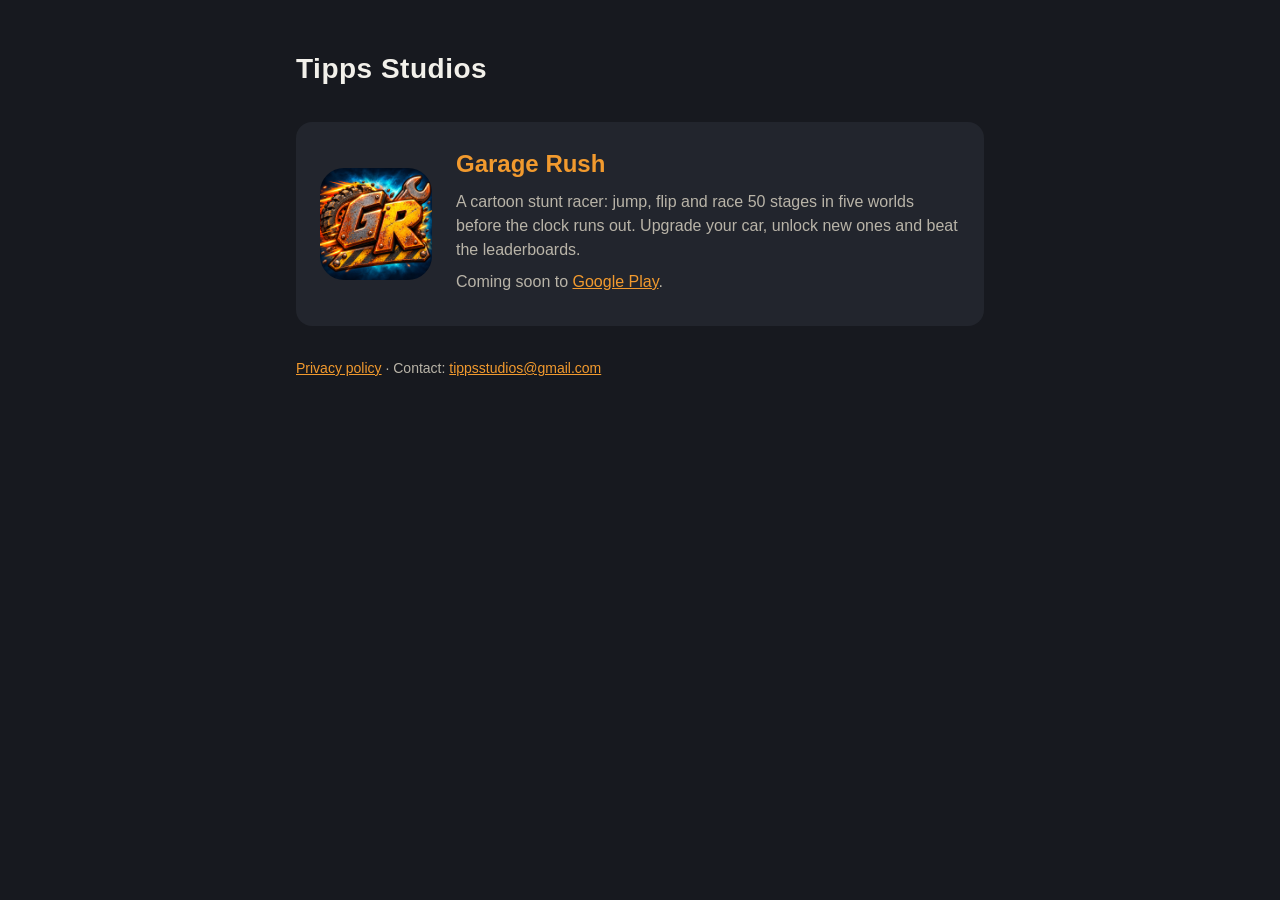
==== index.html @ b8b1942c "Tipps Studios website: home page and app-ads.txt for Garage Rush Co-Authored-By: Claude Opus 5.5 <no" ====
<!doctype html>
<html lang="en">
<head>
<meta charset="utf-8">
<meta name="viewport" content="width=device-width, initial-scale=1">
<title>Tipps Studios</title>
<meta name="description" content="Tipps Studios makes Garage Rush, a cartoon stunt racing game for Android.">
<link rel="icon" href="icon.png">
<style>
  :root { --bg: #17191f; --panel: #22252d; --text: #f2f0ea; --muted: #b9b4a8; --accent: #f29a2e; }
  * { box-sizing: border-box; }
  body { margin: 0; background: var(--bg); color: var(--text); font-family: Arial, Helvetica, sans-serif; line-height: 1.5; }
  main { max-width: 720px; margin: 0 auto; padding: 48px 16px; }
  .game { display: flex; gap: 24px; align-items: center; background: var(--panel); border-radius: 16px; padding: 24px; }
  .game img { width: 112px; height: 112px; border-radius: 24px; flex: none; }
  h1 { margin: 0 0 32px; font-size: 28px; letter-spacing: 0.5px; }
  h2 { margin: 0 0 8px; font-size: 24px; color: var(--accent); }
  p { margin: 0 0 8px; color: var(--muted); }
  a { color: var(--accent); }
  footer { margin-top: 32px; color: var(--muted); font-size: 14px; }
  @media (max-width: 520px) { .game { flex-direction: column; text-align: center; } }
</style>
</head>
<body>
<main>
  <h1>Tipps Studios</h1>
  <section class="game">
    <img src="icon.png" alt="Garage Rush icon">
    <div>
      <h2>Garage Rush</h2>
      <p>A cartoon stunt racer: jump, flip and race 50 stages in five worlds before the clock runs out. Upgrade your car, unlock new ones and beat the leaderboards.</p>
      <p>Coming soon to <a href="https://play.google.com/store/apps/details?id=com.paulbica.garagerush">Google Play</a>.</p>
    </div>
  </section>
  <footer>
    <p><a href="https://sites.google.com/view/garagerush-privacy">Privacy policy</a> · Contact: <a href="mailto:tippsstudios@gmail.com">tippsstudios@gmail.com</a></p>
  </footer>
</main>
</body>
</html>
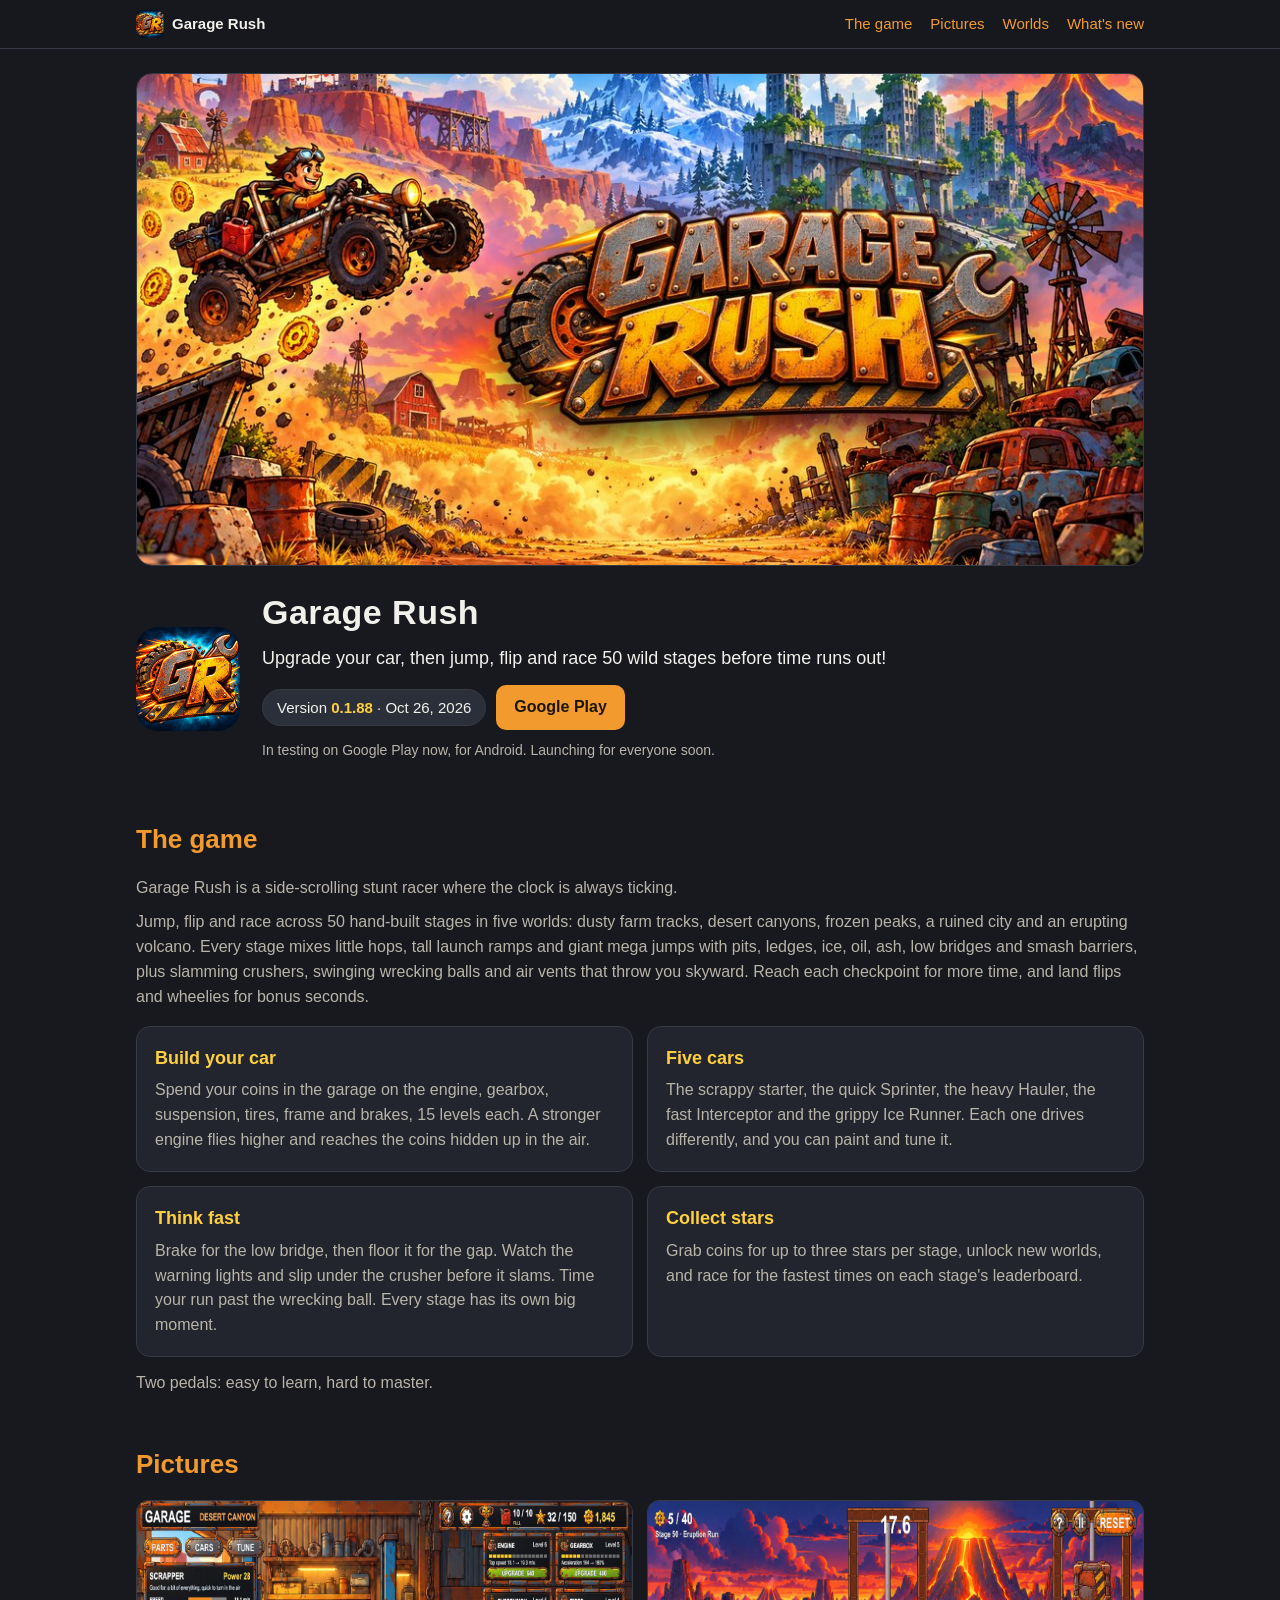
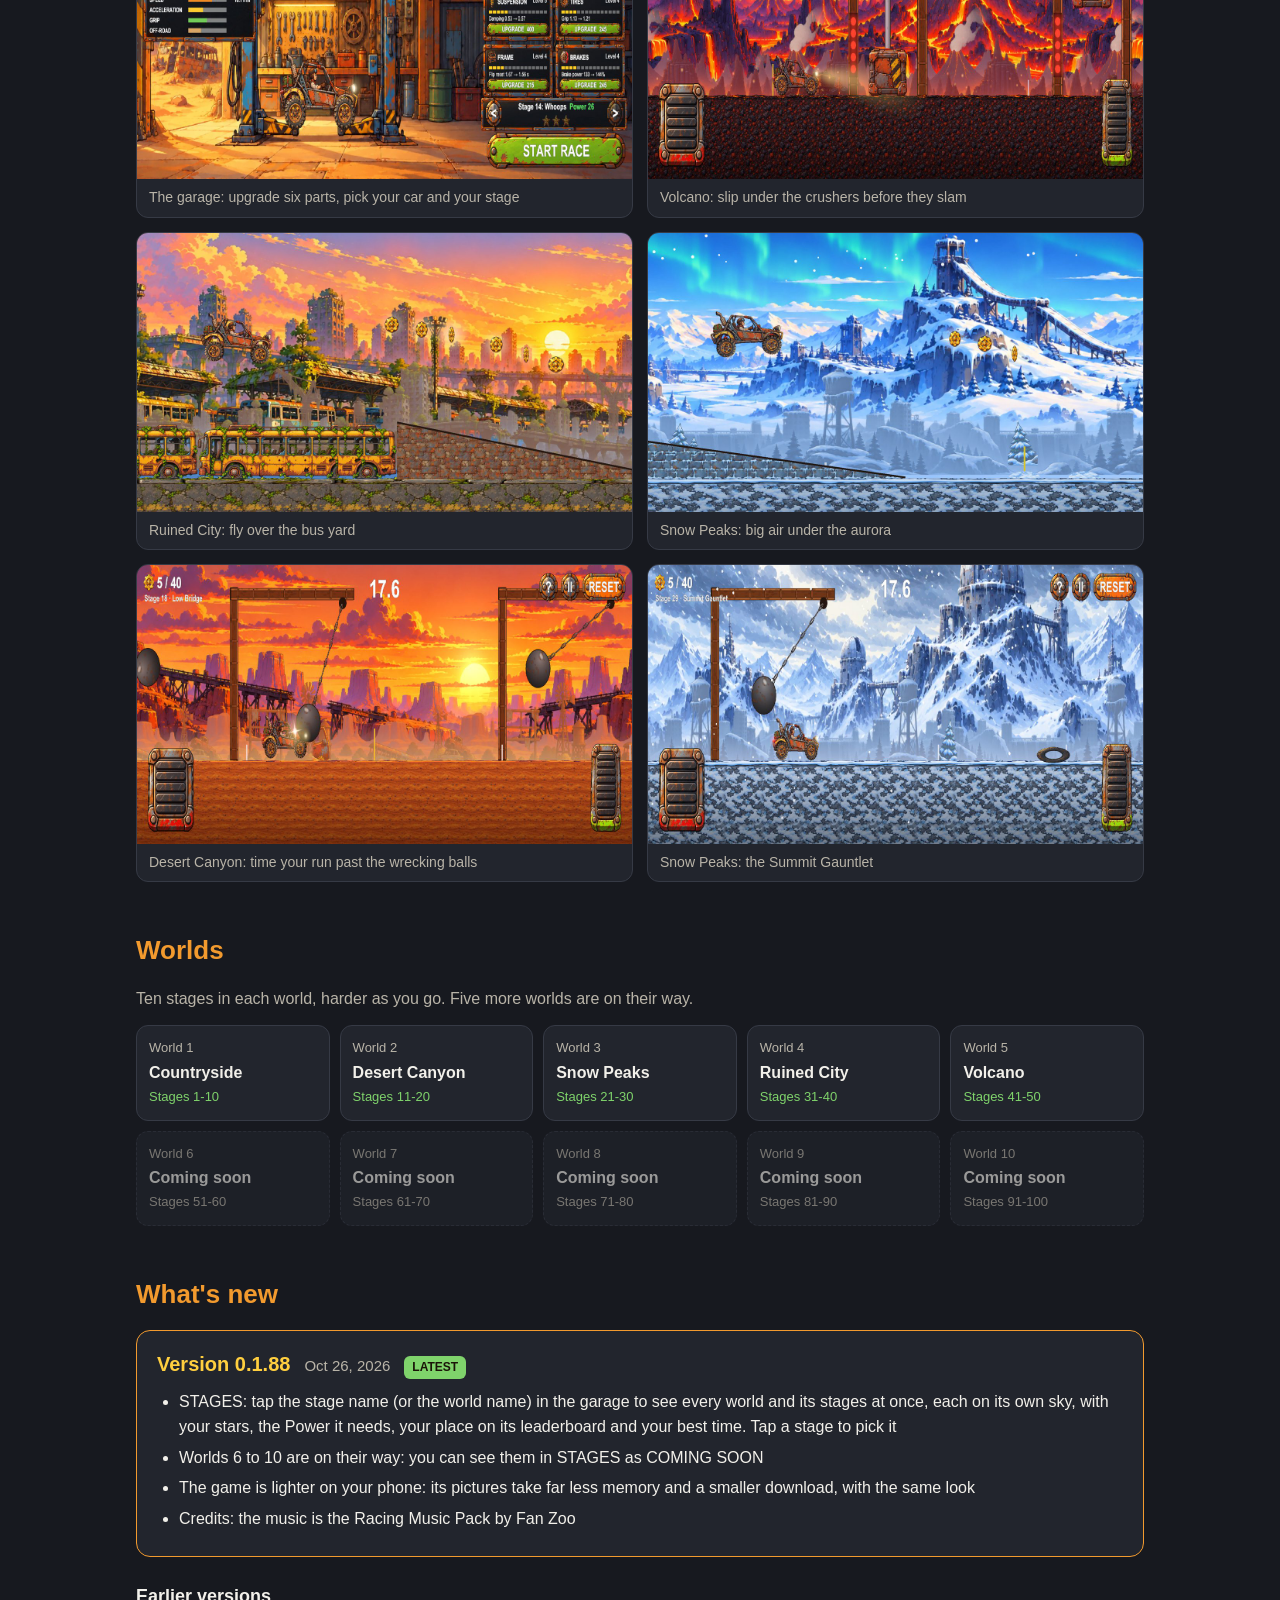
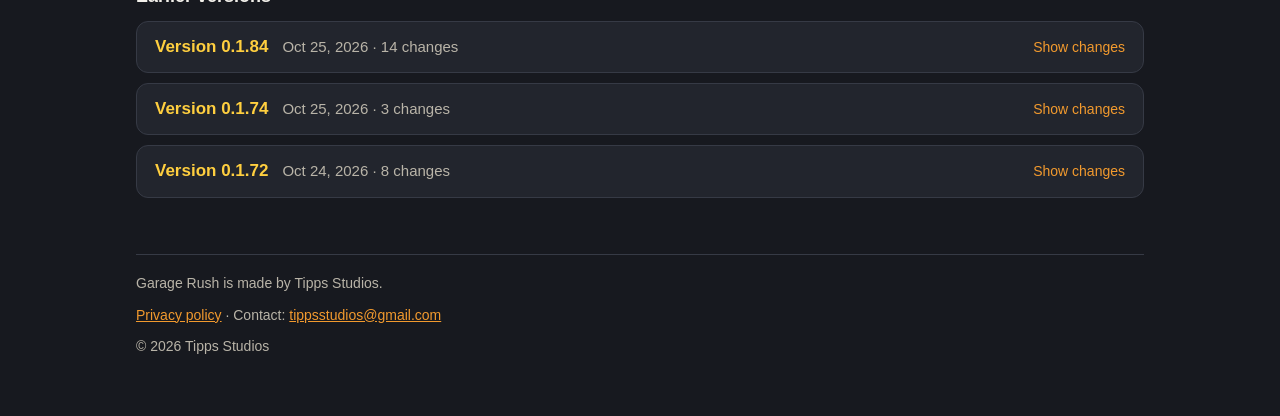
==== commit c42eccbc: "Website: Garage Rush page with the current version and every version's changes The home page now sho" ====
--- a/index.html
+++ b/index.html
@@ -3,38 +3,215 @@
 <head>
 <meta charset="utf-8">
 <meta name="viewport" content="width=device-width, initial-scale=1">
-<title>Tipps Studios</title>
-<meta name="description" content="Tipps Studios makes Garage Rush, a cartoon stunt racing game for Android.">
-<link rel="icon" href="icon.png">
+<title>Garage Rush · Tipps Studios</title>
+<meta name="description" content="Garage Rush by Tipps Studios: a cartoon stunt racer for Android. Jump, flip and race 50 stages in five worlds before the clock runs out. Current version and what's new in every update.">
+<link rel="icon" href="img/icon_192.png">
 <style>
-  :root { --bg: #17191f; --panel: #22252d; --text: #f2f0ea; --muted: #b9b4a8; --accent: #f29a2e; }
+  :root {
+    --bg: #17191f; --panel: #22252d; --panel2: #2b2f39; --line: #363a45;
+    --text: #f2f0ea; --muted: #b9b4a8; --accent: #f29a2e; --gold: #ffcf3f; --green: #7fd36b;
+  }
   * { box-sizing: border-box; }
-  body { margin: 0; background: var(--bg); color: var(--text); font-family: Arial, Helvetica, sans-serif; line-height: 1.5; }
-  main { max-width: 720px; margin: 0 auto; padding: 48px 16px; }
-  .game { display: flex; gap: 24px; align-items: center; background: var(--panel); border-radius: 16px; padding: 24px; }
-  .game img { width: 112px; height: 112px; border-radius: 24px; flex: none; }
-  h1 { margin: 0 0 32px; font-size: 28px; letter-spacing: 0.5px; }
-  h2 { margin: 0 0 8px; font-size: 24px; color: var(--accent); }
-  p { margin: 0 0 8px; color: var(--muted); }
+  html { scroll-behavior: smooth; }
+  body { margin: 0; background: var(--bg); color: var(--text); font-family: Arial, Helvetica, sans-serif; line-height: 1.55; }
   a { color: var(--accent); }
-  footer { margin-top: 32px; color: var(--muted); font-size: 14px; }
-  @media (max-width: 520px) { .game { flex-direction: column; text-align: center; } }
+  img { max-width: 100%; display: block; }
+
+  nav { position: sticky; top: 0; z-index: 5; background: rgba(23, 25, 31, 0.94); border-bottom: 1px solid var(--line); }
+  nav .in { max-width: 1040px; margin: 0 auto; padding: 10px 16px; display: flex; gap: 18px; align-items: center; overflow-x: auto; white-space: nowrap; }
+  nav .brand { font-weight: bold; color: var(--text); text-decoration: none; margin-right: auto; display: flex; gap: 8px; align-items: center; }
+  nav .brand img { width: 28px; height: 28px; border-radius: 7px; }
+  nav a { text-decoration: none; font-size: 15px; flex: none; }
+
+  main { max-width: 1040px; margin: 0 auto; padding: 24px 16px 48px; }
+  section { margin-top: 48px; scroll-margin-top: 64px; }
+  h1 { margin: 0; font-size: 34px; letter-spacing: 0.5px; }
+  h2 { margin: 0 0 16px; font-size: 26px; color: var(--accent); }
+  h3 { margin: 0 0 6px; font-size: 18px; }
+  p { margin: 0 0 10px; color: var(--muted); }
+
+  .banner { border-radius: 16px; overflow: hidden; border: 1px solid var(--line); }
+  .banner img { width: 100%; height: auto; }
+  .hero { display: flex; gap: 22px; align-items: center; margin-top: 20px; }
+  .hero > img { width: 104px; height: 104px; border-radius: 22px; flex: none; }
+  .hero .lede { font-size: 18px; color: var(--text); margin: 6px 0 12px; }
+  .row { display: flex; flex-wrap: wrap; gap: 10px; align-items: center; }
+  .pill { display: inline-block; background: var(--panel2); border: 1px solid var(--line); border-radius: 999px; padding: 6px 14px; font-size: 15px; color: var(--text); }
+  .pill b { color: var(--gold); }
+  .button { display: inline-block; background: var(--accent); color: #1b1408; font-weight: bold; text-decoration: none; border-radius: 10px; padding: 10px 18px; }
+  .note { font-size: 14px; }
+
+  .cards { display: grid; grid-template-columns: repeat(2, minmax(0, 1fr)); gap: 14px; }
+  .card { background: var(--panel); border: 1px solid var(--line); border-radius: 14px; padding: 18px; min-width: 0; }
+  .card p { margin: 0; }
+  .card h3 { color: var(--gold); }
+
+  .shots { display: grid; grid-template-columns: repeat(2, minmax(0, 1fr)); gap: 14px; }
+  figure { margin: 0; background: var(--panel); border: 1px solid var(--line); border-radius: 12px; overflow: hidden; }
+  figure img { width: 100%; height: auto; aspect-ratio: 16 / 9; object-fit: cover; }
+  figcaption { padding: 8px 12px; font-size: 14px; color: var(--muted); }
+
+  .worlds { display: grid; grid-template-columns: repeat(5, minmax(0, 1fr)); gap: 10px; }
+  .world { background: var(--panel); border: 1px solid var(--line); border-radius: 12px; padding: 12px; min-width: 0; }
+  .world .n { font-size: 13px; color: var(--muted); }
+  .world .name { font-weight: bold; margin: 2px 0; }
+  .world .stages { font-size: 13px; color: var(--green); }
+  .world.soon { opacity: 0.6; border-style: dashed; }
+  .world.soon .stages { color: var(--muted); }
+
+  .latest { background: var(--panel); border: 1px solid var(--accent); border-radius: 14px; padding: 18px 20px; }
+  .latest .head, details summary { display: flex; flex-wrap: wrap; gap: 6px 14px; align-items: baseline; }
+  .version { font-size: 20px; font-weight: bold; color: var(--gold); }
+  .date { color: var(--muted); font-size: 15px; }
+  .tag { font-size: 12px; font-weight: bold; color: #1b1408; background: var(--green); border-radius: 6px; padding: 2px 8px; }
+  ul.changes { margin: 10px 0 0; padding-left: 22px; }
+  ul.changes li { margin: 6px 0; color: var(--text); }
+  details { background: var(--panel); border: 1px solid var(--line); border-radius: 12px; padding: 12px 18px; margin-top: 10px; }
+  details summary { cursor: pointer; list-style: none; }
+  details summary::-webkit-details-marker { display: none; }
+  details summary::after { content: "Show changes"; margin-left: auto; color: var(--accent); font-size: 14px; }
+  details[open] summary::after { content: "Hide"; }
+  details .version { font-size: 17px; }
+
+  footer { margin-top: 56px; padding-top: 18px; border-top: 1px solid var(--line); color: var(--muted); font-size: 14px; }
+
+  @media (max-width: 760px) {
+    .worlds { grid-template-columns: repeat(2, minmax(0, 1fr)); }
+  }
+  @media (max-width: 560px) {
+    .hero { flex-direction: column; align-items: flex-start; }
+    .cards, .shots { grid-template-columns: 1fr; }
+    h1 { font-size: 28px; }
+    nav a:not(.brand) { font-size: 14px; }
+    nav .in { gap: 14px; }
+    nav .brand span { display: none; }  /* just the icon on a phone, so the four links fit */
+  }
 </style>
 </head>
 <body>
-<main>
-  <h1>Tipps Studios</h1>
-  <section class="game">
-    <img src="icon.png" alt="Garage Rush icon">
+<nav>
+  <div class="in">
+    <a class="brand" href="#top"><img src="img/icon_192.png" alt="Garage Rush"><span>Garage Rush</span></a>
+    <a href="#game">The game</a>
+    <a href="#pictures">Pictures</a>
+    <a href="#worlds">Worlds</a>
+    <a href="#news">What's new</a>
+  </div>
+</nav>
+
+<main id="top">
+  <div class="banner"><img src="img/banner.jpg" width="1024" height="500" alt="Garage Rush: a cartoon buggy racing through a scrapyard world"></div>
+
+  <div class="hero">
+    <img src="img/icon_192.png" width="104" height="104" alt="Garage Rush icon">
     <div>
-      <h2>Garage Rush</h2>
-      <p>A cartoon stunt racer: jump, flip and race 50 stages in five worlds before the clock runs out. Upgrade your car, unlock new ones and beat the leaderboards.</p>
-      <p>Coming soon to <a href="https://play.google.com/store/apps/details?id=com.paulbica.garagerush">Google Play</a>.</p>
-    </div>
-  </section>
+      <h1>Garage Rush</h1>
+      <p class="lede">Upgrade your car, then jump, flip and race 50 wild stages before time runs out!</p>
+      <div class="row">
+        <span class="pill" id="current">Version <b>0.1.88</b> · Oct 26, 2026</span>
+        <a class="button" href="https://play.google.com/store/apps/details?id=com.paulbica.garagerush">Google Play</a>
+      </div>
+      <p class="note" style="margin-top: 10px;">In testing on Google Play now, for Android. Launching for everyone soon.</p>
+    </div>
+  </div>
+
+  <section id="game">
+    <h2>The game</h2>
+    <p>Garage Rush is a side-scrolling stunt racer where the clock is always ticking.</p>
+    <p>Jump, flip and race across 50 hand-built stages in five worlds: dusty farm tracks, desert canyons, frozen peaks, a ruined city and an erupting volcano. Every stage mixes little hops, tall launch ramps and giant mega jumps with pits, ledges, ice, oil, ash, low bridges and smash barriers, plus slamming crushers, swinging wrecking balls and air vents that throw you skyward. Reach each checkpoint for more time, and land flips and wheelies for bonus seconds.</p>
+    <div class="cards" style="margin-top: 16px;">
+      <div class="card">
+        <h3>Build your car</h3>
+        <p>Spend your coins in the garage on the engine, gearbox, suspension, tires, frame and brakes, 15 levels each. A stronger engine flies higher and reaches the coins hidden up in the air.</p>
+      </div>
+      <div class="card">
+        <h3>Five cars</h3>
+        <p>The scrappy starter, the quick Sprinter, the heavy Hauler, the fast Interceptor and the grippy Ice Runner. Each one drives differently, and you can paint and tune it.</p>
+      </div>
+      <div class="card">
+        <h3>Think fast</h3>
+        <p>Brake for the low bridge, then floor it for the gap. Watch the warning lights and slip under the crusher before it slams. Time your run past the wrecking ball. Every stage has its own big moment.</p>
+      </div>
+      <div class="card">
+        <h3>Collect stars</h3>
+        <p>Grab coins for up to three stars per stage, unlock new worlds, and race for the fastest times on each stage's leaderboard.</p>
+      </div>
+    </div>
+    <p style="margin-top: 14px;">Two pedals: easy to learn, hard to master.</p>
+  </section>
+
+  <section id="pictures">
+    <h2>Pictures</h2>
+    <div class="shots">
+      <figure><img src="img/garage.jpg" width="1280" height="720" loading="lazy" alt="The garage: upgrade parts, pick a car and a stage"><figcaption>The garage: upgrade six parts, pick your car and your stage</figcaption></figure>
+      <figure><img src="img/crushers.jpg" width="1280" height="720" loading="lazy" alt="Crushers in front of an erupting volcano"><figcaption>Volcano: slip under the crushers before they slam</figcaption></figure>
+      <figure><img src="img/jump.jpg" width="1280" height="720" loading="lazy" alt="A big jump over a row of old buses in a ruined city"><figcaption>Ruined City: fly over the bus yard</figcaption></figure>
+      <figure><img src="img/ski_jump.jpg" width="1280" height="720" loading="lazy" alt="A buggy in the air off a ski jump under an aurora"><figcaption>Snow Peaks: big air under the aurora</figcaption></figure>
+      <figure><img src="img/wrecking_ball.jpg" width="1280" height="720" loading="lazy" alt="Swinging wrecking balls in a desert canyon at sunset"><figcaption>Desert Canyon: time your run past the wrecking balls</figcaption></figure>
+      <figure><img src="img/snow.jpg" width="1280" height="720" loading="lazy" alt="A wrecking ball on a snowy mountain road"><figcaption>Snow Peaks: the Summit Gauntlet</figcaption></figure>
+    </div>
+  </section>
+
+  <section id="worlds">
+    <h2>Worlds</h2>
+    <p>Ten stages in each world, harder as you go. Five more worlds are on their way.</p>
+    <div class="worlds" style="margin-top: 14px;">
+      <div class="world"><div class="n">World 1</div><div class="name">Countryside</div><div class="stages">Stages 1-10</div></div>
+      <div class="world"><div class="n">World 2</div><div class="name">Desert Canyon</div><div class="stages">Stages 11-20</div></div>
+      <div class="world"><div class="n">World 3</div><div class="name">Snow Peaks</div><div class="stages">Stages 21-30</div></div>
+      <div class="world"><div class="n">World 4</div><div class="name">Ruined City</div><div class="stages">Stages 31-40</div></div>
+      <div class="world"><div class="n">World 5</div><div class="name">Volcano</div><div class="stages">Stages 41-50</div></div>
+      <div class="world soon"><div class="n">World 6</div><div class="name">Coming soon</div><div class="stages">Stages 51-60</div></div>
+      <div class="world soon"><div class="n">World 7</div><div class="name">Coming soon</div><div class="stages">Stages 61-70</div></div>
+      <div class="world soon"><div class="n">World 8</div><div class="name">Coming soon</div><div class="stages">Stages 71-80</div></div>
+      <div class="world soon"><div class="n">World 9</div><div class="name">Coming soon</div><div class="stages">Stages 81-90</div></div>
+      <div class="world soon"><div class="n">World 10</div><div class="name">Coming soon</div><div class="stages">Stages 91-100</div></div>
+    </div>
+  </section>
+
+  <section id="news">
+    <h2>What's new</h2>
+    <div id="notes">
+      <p>The notes for every version are in the game: open the garage and tap "What's new" at the bottom of the screen.</p>
+    </div>
+  </section>
+
   <footer>
+    <p>Garage Rush is made by Tipps Studios.</p>
     <p><a href="https://sites.google.com/view/garagerush-privacy">Privacy policy</a> · Contact: <a href="mailto:tippsstudios@gmail.com">tippsstudios@gmail.com</a></p>
+    <p>© 2026 Tipps Studios</p>
   </footer>
 </main>
+
+<script>
+  // The version and the change lists come from patchnotes.json, the same file the game reads for its UPDATE button,
+  // so this page shows each new version as soon as it is published (Tools/publish_notes.py)
+  function esc(text) {
+    return String(text).replace(/&/g, "&amp;").replace(/</g, "&lt;").replace(/>/g, "&gt;");
+  }
+  function changes(list) {
+    return '<ul class="changes">' + list.map(c => "<li>" + esc(c) + "</li>").join("") + "</ul>";
+  }
+  fetch("patchnotes.json", { cache: "no-store" })
+    .then(r => r.json())
+    .then(data => {
+      const notes = data.notes || [];
+      const latest = notes.find(n => n.code === data.latest.code) || notes[0];
+      if (!latest) return;
+      document.getElementById("current").innerHTML = "Version <b>" + esc(latest.version) + "</b> · " + esc(latest.date);
+      let html = '<div class="latest"><div class="head"><span class="version">Version ' + esc(latest.version) + '</span>'
+        + '<span class="date">' + esc(latest.date) + '</span><span class="tag">LATEST</span></div>' + changes(latest.changes) + "</div>";
+      const earlier = notes.filter(n => n !== latest);
+      if (earlier.length) {
+        html += '<h3 style="margin: 26px 0 0;">Earlier versions</h3>';
+        for (const n of earlier)
+          html += '<details><summary><span class="version">Version ' + esc(n.version) + '</span><span class="date">'
+            + esc(n.date) + " · " + n.changes.length + (n.changes.length === 1 ? " change" : " changes") + "</span></summary>"
+            + changes(n.changes) + "</details>";
+      }
+      document.getElementById("notes").innerHTML = html;
+    })
+    .catch(() => {});
+</script>
 </body>
 </html>
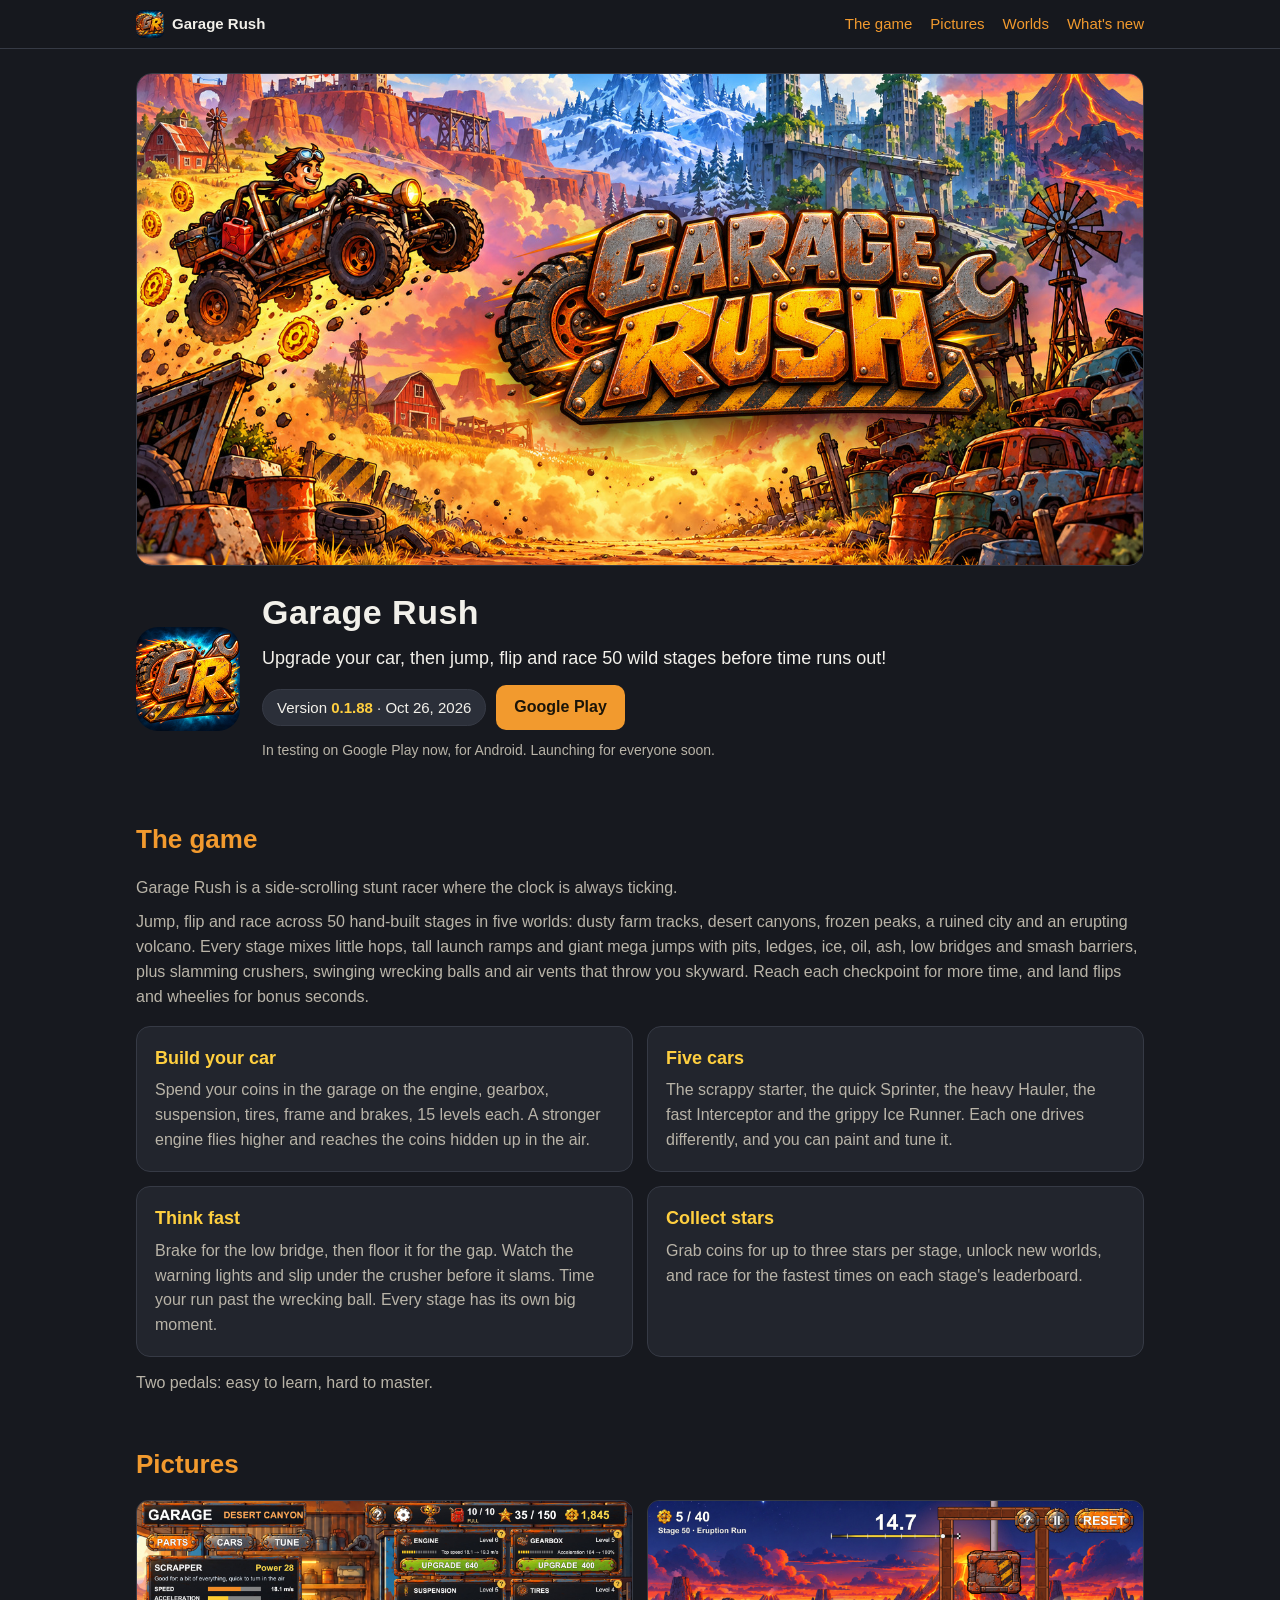
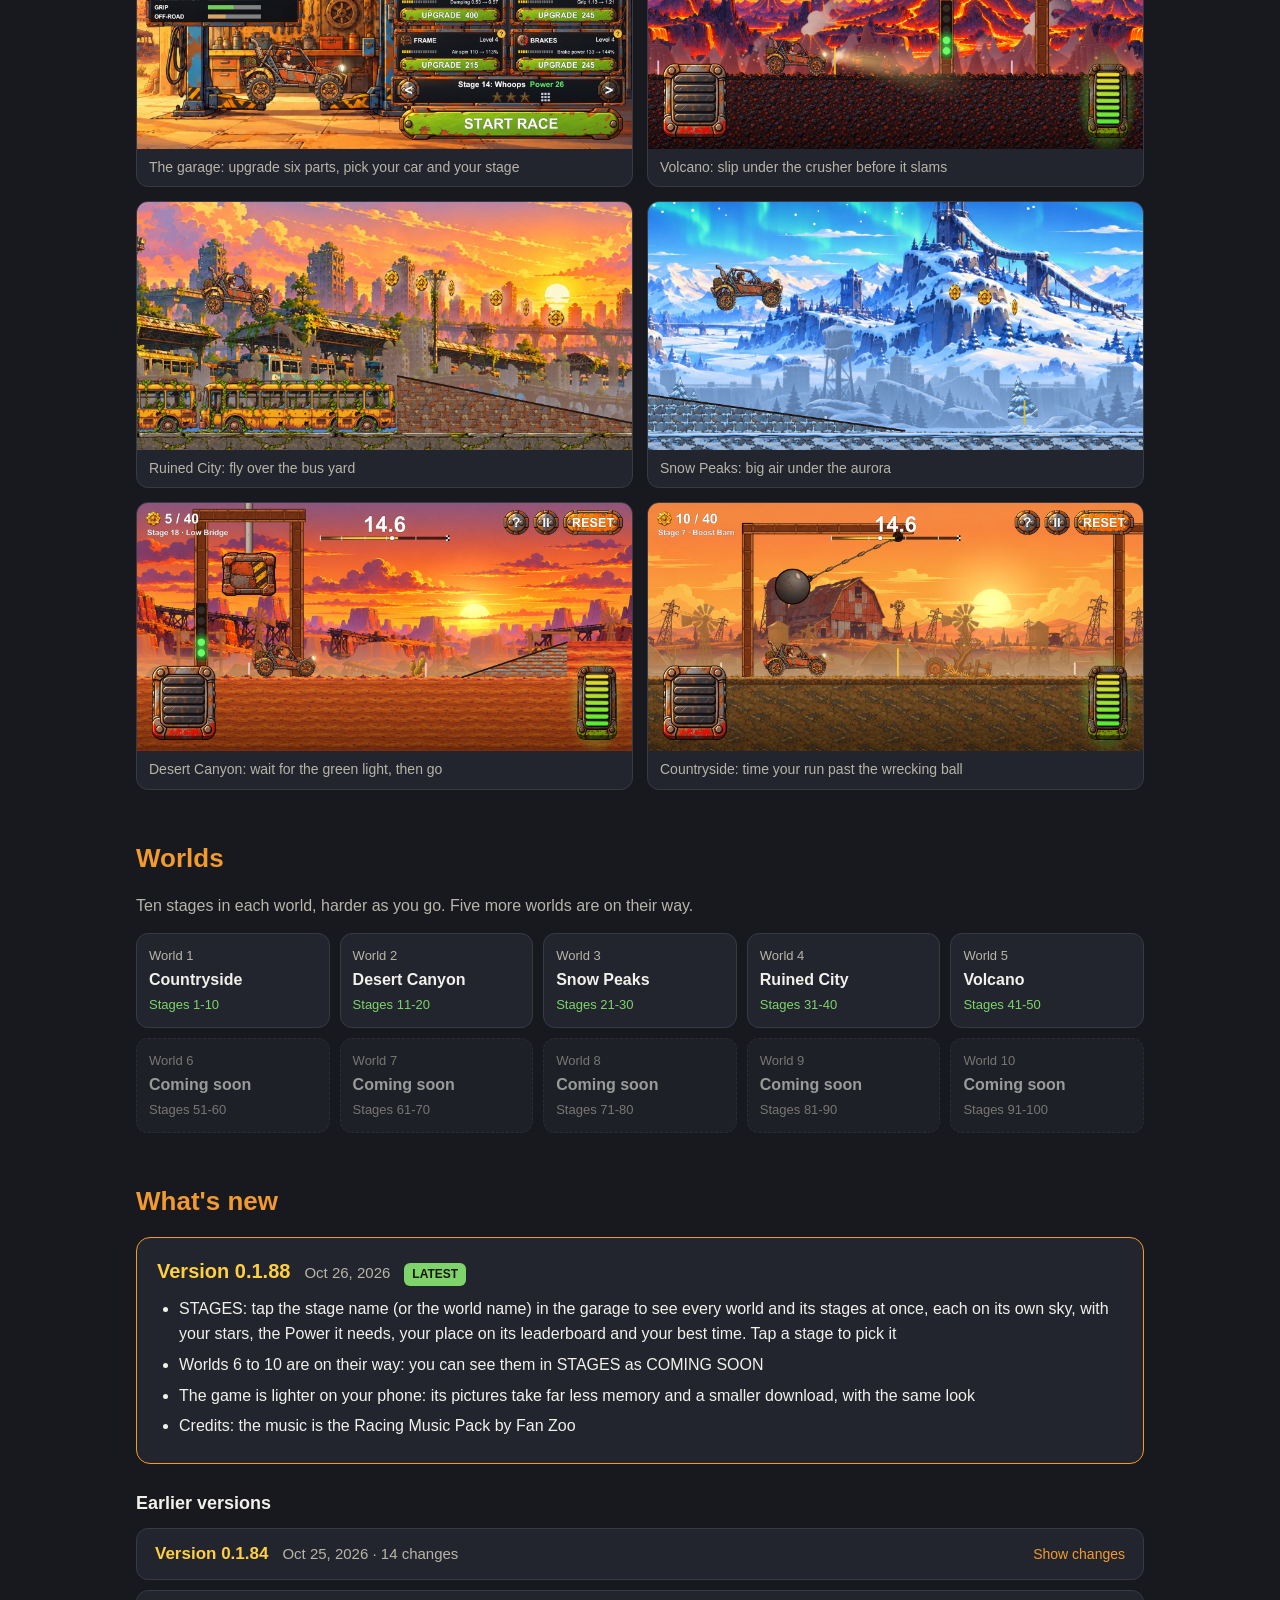
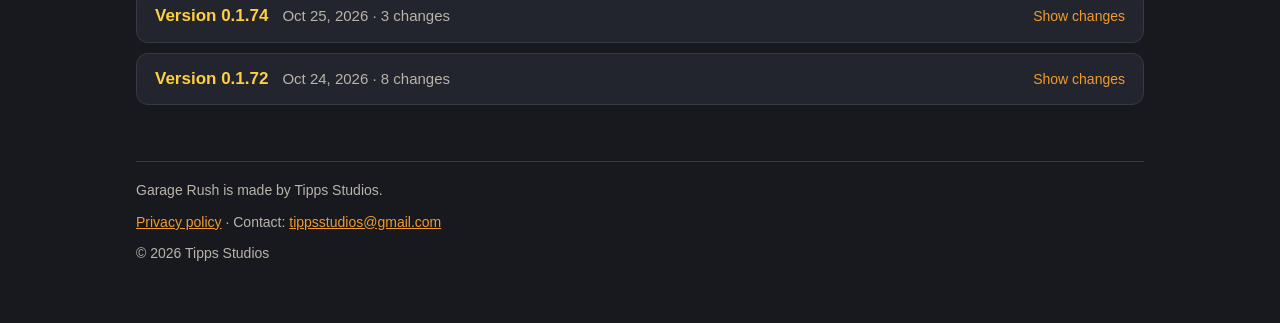
==== commit 35dc7666: "Website: correctly shaped, sharper pictures and banner The screenshots were squashed sideways (taken" ====
--- a/index.html
+++ b/index.html
@@ -48,7 +48,7 @@
 
   .shots { display: grid; grid-template-columns: repeat(2, minmax(0, 1fr)); gap: 14px; }
   figure { margin: 0; background: var(--panel); border: 1px solid var(--line); border-radius: 12px; overflow: hidden; }
-  figure img { width: 100%; height: auto; aspect-ratio: 16 / 9; object-fit: cover; }
+  figure img { width: 100%; height: auto; aspect-ratio: 2 / 1; }
   figcaption { padding: 8px 12px; font-size: 14px; color: var(--muted); }
 
   .worlds { display: grid; grid-template-columns: repeat(5, minmax(0, 1fr)); gap: 10px; }
@@ -100,7 +100,7 @@
 </nav>
 
 <main id="top">
-  <div class="banner"><img src="img/banner.jpg" width="1024" height="500" alt="Garage Rush: a cartoon buggy racing through a scrapyard world"></div>
+  <div class="banner"><img src="img/banner.jpg" width="1536" height="750" alt="Garage Rush: a cartoon buggy racing through a scrapyard world"></div>
 
   <div class="hero">
     <img src="img/icon_192.png" width="104" height="104" alt="Garage Rush icon">
@@ -143,12 +143,12 @@
   <section id="pictures">
     <h2>Pictures</h2>
     <div class="shots">
-      <figure><img src="img/garage.jpg" width="1280" height="720" loading="lazy" alt="The garage: upgrade parts, pick a car and a stage"><figcaption>The garage: upgrade six parts, pick your car and your stage</figcaption></figure>
-      <figure><img src="img/crushers.jpg" width="1280" height="720" loading="lazy" alt="Crushers in front of an erupting volcano"><figcaption>Volcano: slip under the crushers before they slam</figcaption></figure>
-      <figure><img src="img/jump.jpg" width="1280" height="720" loading="lazy" alt="A big jump over a row of old buses in a ruined city"><figcaption>Ruined City: fly over the bus yard</figcaption></figure>
-      <figure><img src="img/ski_jump.jpg" width="1280" height="720" loading="lazy" alt="A buggy in the air off a ski jump under an aurora"><figcaption>Snow Peaks: big air under the aurora</figcaption></figure>
-      <figure><img src="img/wrecking_ball.jpg" width="1280" height="720" loading="lazy" alt="Swinging wrecking balls in a desert canyon at sunset"><figcaption>Desert Canyon: time your run past the wrecking balls</figcaption></figure>
-      <figure><img src="img/snow.jpg" width="1280" height="720" loading="lazy" alt="A wrecking ball on a snowy mountain road"><figcaption>Snow Peaks: the Summit Gauntlet</figcaption></figure>
+      <figure><img src="img/garage.jpg" width="1600" height="800" loading="lazy" alt="The garage: upgrade parts, pick a car and a stage"><figcaption>The garage: upgrade six parts, pick your car and your stage</figcaption></figure>
+      <figure><img src="img/volcano.jpg" width="1600" height="800" loading="lazy" alt="A crusher in front of an erupting volcano"><figcaption>Volcano: slip under the crusher before it slams</figcaption></figure>
+      <figure><img src="img/bus_jump.jpg" width="1600" height="800" loading="lazy" alt="A big jump over a row of old buses in a ruined city"><figcaption>Ruined City: fly over the bus yard</figcaption></figure>
+      <figure><img src="img/ski_jump.jpg" width="1600" height="800" loading="lazy" alt="A buggy in the air off a ski jump under an aurora"><figcaption>Snow Peaks: big air under the aurora</figcaption></figure>
+      <figure><img src="img/desert.jpg" width="1600" height="800" loading="lazy" alt="A buggy passing under a crusher in a desert canyon at sunset"><figcaption>Desert Canyon: wait for the green light, then go</figcaption></figure>
+      <figure><img src="img/farm.jpg" width="1600" height="800" loading="lazy" alt="A wrecking ball swinging over the farm road"><figcaption>Countryside: time your run past the wrecking ball</figcaption></figure>
     </div>
   </section>
 
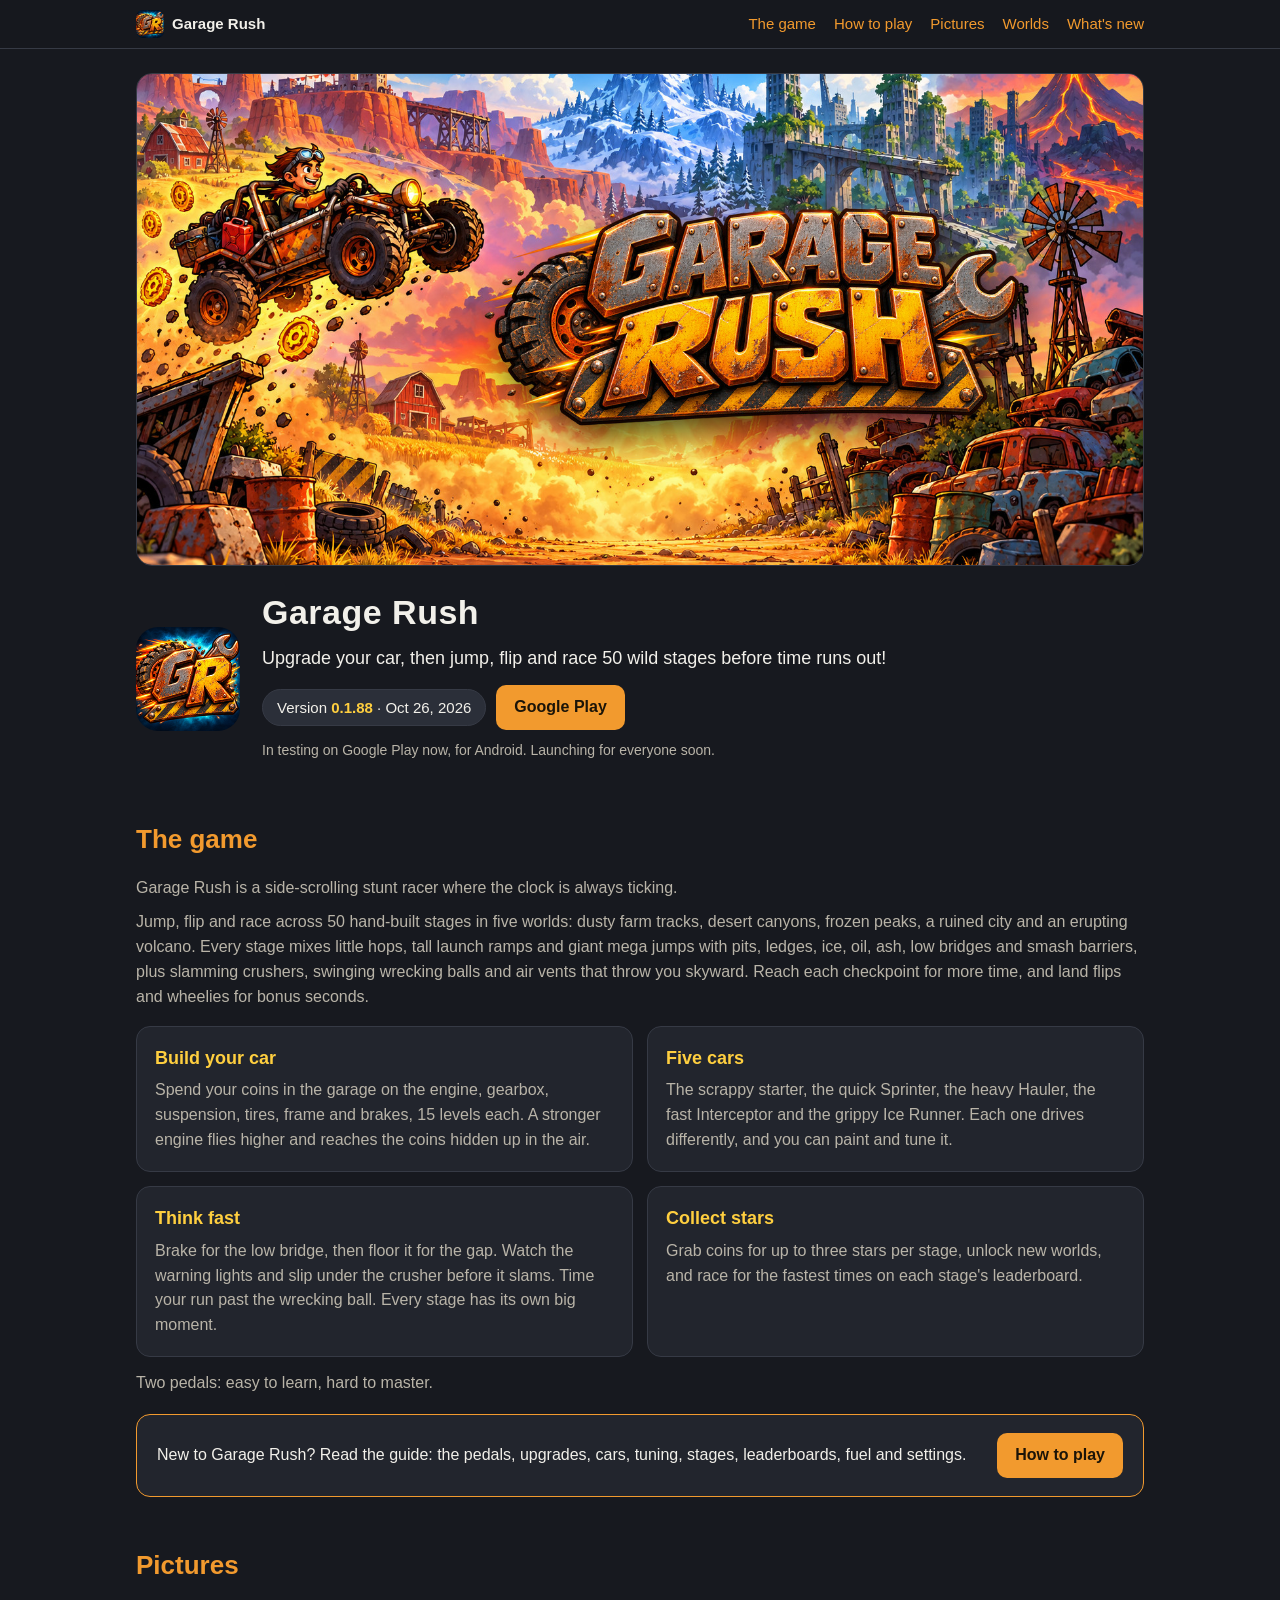
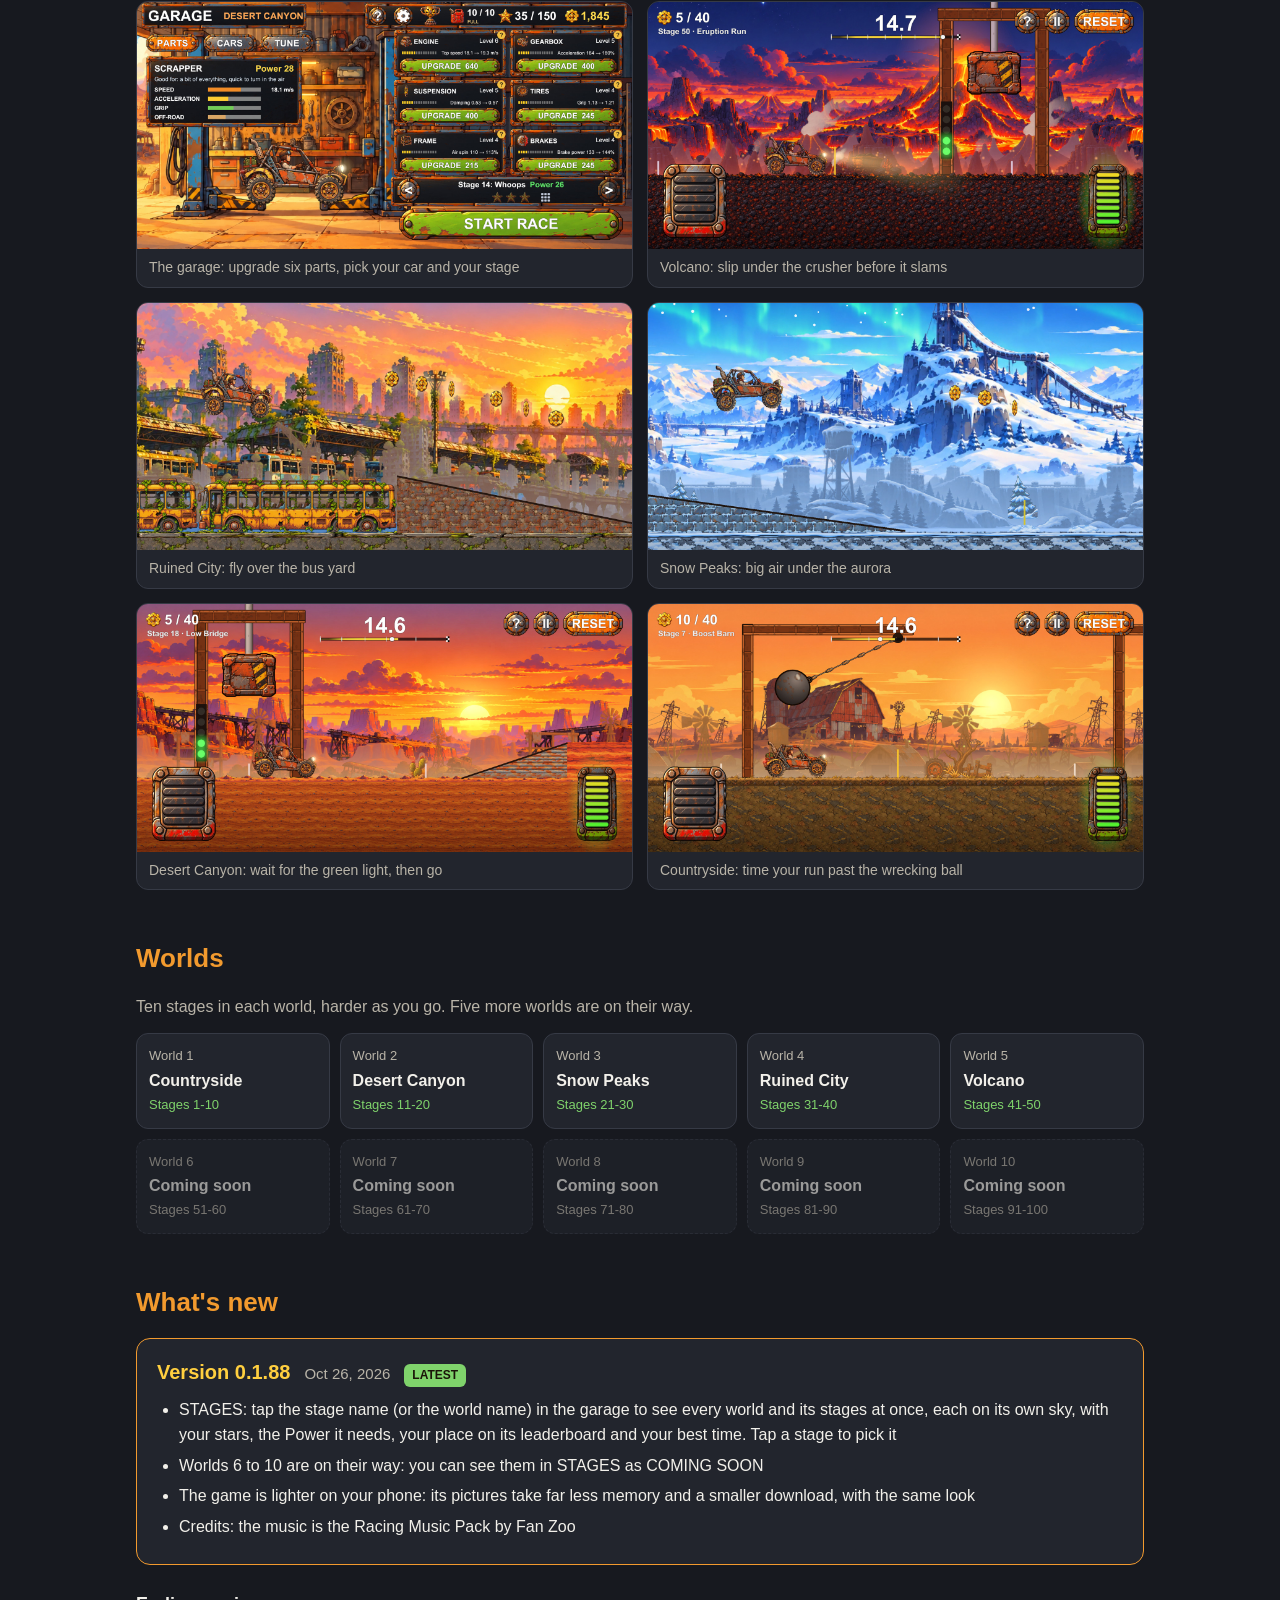
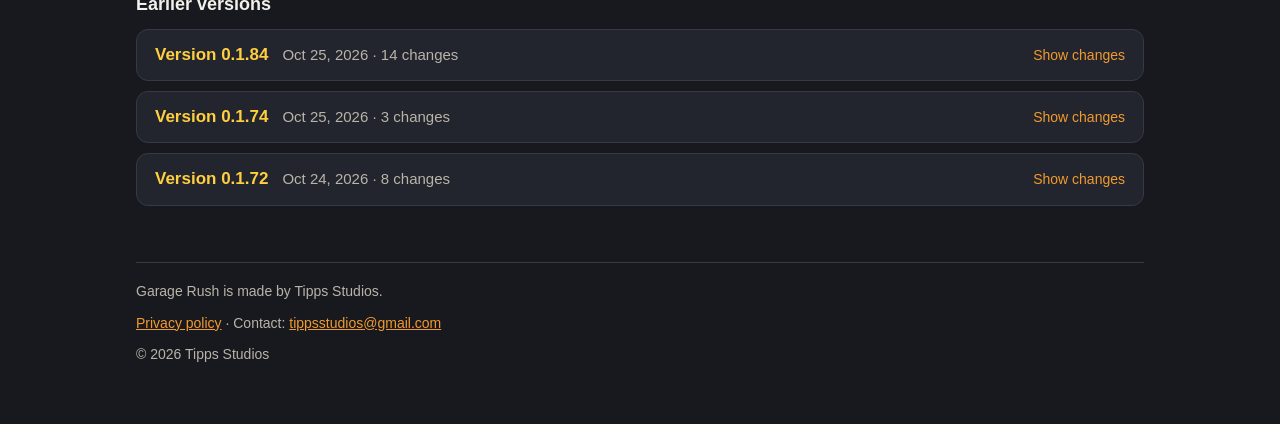
==== commit a2163340: "Website: How to play guide (guide.html) and a shared stylesheet Racing (pedals, clock, checkpoints, " ====
--- a/index.html
+++ b/index.html
@@ -6,93 +6,14 @@
 <title>Garage Rush · Tipps Studios</title>
 <meta name="description" content="Garage Rush by Tipps Studios: a cartoon stunt racer for Android. Jump, flip and race 50 stages in five worlds before the clock runs out. Current version and what's new in every update.">
 <link rel="icon" href="img/icon_192.png">
-<style>
-  :root {
-    --bg: #17191f; --panel: #22252d; --panel2: #2b2f39; --line: #363a45;
-    --text: #f2f0ea; --muted: #b9b4a8; --accent: #f29a2e; --gold: #ffcf3f; --green: #7fd36b;
-  }
-  * { box-sizing: border-box; }
-  html { scroll-behavior: smooth; }
-  body { margin: 0; background: var(--bg); color: var(--text); font-family: Arial, Helvetica, sans-serif; line-height: 1.55; }
-  a { color: var(--accent); }
-  img { max-width: 100%; display: block; }
-
-  nav { position: sticky; top: 0; z-index: 5; background: rgba(23, 25, 31, 0.94); border-bottom: 1px solid var(--line); }
-  nav .in { max-width: 1040px; margin: 0 auto; padding: 10px 16px; display: flex; gap: 18px; align-items: center; overflow-x: auto; white-space: nowrap; }
-  nav .brand { font-weight: bold; color: var(--text); text-decoration: none; margin-right: auto; display: flex; gap: 8px; align-items: center; }
-  nav .brand img { width: 28px; height: 28px; border-radius: 7px; }
-  nav a { text-decoration: none; font-size: 15px; flex: none; }
-
-  main { max-width: 1040px; margin: 0 auto; padding: 24px 16px 48px; }
-  section { margin-top: 48px; scroll-margin-top: 64px; }
-  h1 { margin: 0; font-size: 34px; letter-spacing: 0.5px; }
-  h2 { margin: 0 0 16px; font-size: 26px; color: var(--accent); }
-  h3 { margin: 0 0 6px; font-size: 18px; }
-  p { margin: 0 0 10px; color: var(--muted); }
-
-  .banner { border-radius: 16px; overflow: hidden; border: 1px solid var(--line); }
-  .banner img { width: 100%; height: auto; }
-  .hero { display: flex; gap: 22px; align-items: center; margin-top: 20px; }
-  .hero > img { width: 104px; height: 104px; border-radius: 22px; flex: none; }
-  .hero .lede { font-size: 18px; color: var(--text); margin: 6px 0 12px; }
-  .row { display: flex; flex-wrap: wrap; gap: 10px; align-items: center; }
-  .pill { display: inline-block; background: var(--panel2); border: 1px solid var(--line); border-radius: 999px; padding: 6px 14px; font-size: 15px; color: var(--text); }
-  .pill b { color: var(--gold); }
-  .button { display: inline-block; background: var(--accent); color: #1b1408; font-weight: bold; text-decoration: none; border-radius: 10px; padding: 10px 18px; }
-  .note { font-size: 14px; }
-
-  .cards { display: grid; grid-template-columns: repeat(2, minmax(0, 1fr)); gap: 14px; }
-  .card { background: var(--panel); border: 1px solid var(--line); border-radius: 14px; padding: 18px; min-width: 0; }
-  .card p { margin: 0; }
-  .card h3 { color: var(--gold); }
-
-  .shots { display: grid; grid-template-columns: repeat(2, minmax(0, 1fr)); gap: 14px; }
-  figure { margin: 0; background: var(--panel); border: 1px solid var(--line); border-radius: 12px; overflow: hidden; }
-  figure img { width: 100%; height: auto; aspect-ratio: 2 / 1; }
-  figcaption { padding: 8px 12px; font-size: 14px; color: var(--muted); }
-
-  .worlds { display: grid; grid-template-columns: repeat(5, minmax(0, 1fr)); gap: 10px; }
-  .world { background: var(--panel); border: 1px solid var(--line); border-radius: 12px; padding: 12px; min-width: 0; }
-  .world .n { font-size: 13px; color: var(--muted); }
-  .world .name { font-weight: bold; margin: 2px 0; }
-  .world .stages { font-size: 13px; color: var(--green); }
-  .world.soon { opacity: 0.6; border-style: dashed; }
-  .world.soon .stages { color: var(--muted); }
-
-  .latest { background: var(--panel); border: 1px solid var(--accent); border-radius: 14px; padding: 18px 20px; }
-  .latest .head, details summary { display: flex; flex-wrap: wrap; gap: 6px 14px; align-items: baseline; }
-  .version { font-size: 20px; font-weight: bold; color: var(--gold); }
-  .date { color: var(--muted); font-size: 15px; }
-  .tag { font-size: 12px; font-weight: bold; color: #1b1408; background: var(--green); border-radius: 6px; padding: 2px 8px; }
-  ul.changes { margin: 10px 0 0; padding-left: 22px; }
-  ul.changes li { margin: 6px 0; color: var(--text); }
-  details { background: var(--panel); border: 1px solid var(--line); border-radius: 12px; padding: 12px 18px; margin-top: 10px; }
-  details summary { cursor: pointer; list-style: none; }
-  details summary::-webkit-details-marker { display: none; }
-  details summary::after { content: "Show changes"; margin-left: auto; color: var(--accent); font-size: 14px; }
-  details[open] summary::after { content: "Hide"; }
-  details .version { font-size: 17px; }
-
-  footer { margin-top: 56px; padding-top: 18px; border-top: 1px solid var(--line); color: var(--muted); font-size: 14px; }
-
-  @media (max-width: 760px) {
-    .worlds { grid-template-columns: repeat(2, minmax(0, 1fr)); }
-  }
-  @media (max-width: 560px) {
-    .hero { flex-direction: column; align-items: flex-start; }
-    .cards, .shots { grid-template-columns: 1fr; }
-    h1 { font-size: 28px; }
-    nav a:not(.brand) { font-size: 14px; }
-    nav .in { gap: 14px; }
-    nav .brand span { display: none; }  /* just the icon on a phone, so the four links fit */
-  }
-</style>
+<link rel="stylesheet" href="style.css">
 </head>
 <body>
 <nav>
   <div class="in">
     <a class="brand" href="#top"><img src="img/icon_192.png" alt="Garage Rush"><span>Garage Rush</span></a>
     <a href="#game">The game</a>
+    <a href="guide.html">How to play</a>
     <a href="#pictures">Pictures</a>
     <a href="#worlds">Worlds</a>
     <a href="#news">What's new</a>
@@ -138,6 +59,10 @@
       </div>
     </div>
     <p style="margin-top: 14px;">Two pedals: easy to learn, hard to master.</p>
+    <div class="cta">
+      <p>New to Garage Rush? Read the guide: the pedals, upgrades, cars, tuning, stages, leaderboards, fuel and settings.</p>
+      <a class="button" href="guide.html">How to play</a>
+    </div>
   </section>
 
   <section id="pictures">
--- a/style.css
+++ b/style.css
@@ -0,0 +1,109 @@
+/* Shared by index.html and guide.html */
+  :root {
+    --bg: #17191f; --panel: #22252d; --panel2: #2b2f39; --line: #363a45;
+    --text: #f2f0ea; --muted: #b9b4a8; --accent: #f29a2e; --gold: #ffcf3f; --green: #7fd36b;
+  }
+  * { box-sizing: border-box; }
+  html { scroll-behavior: smooth; }
+  body { margin: 0; background: var(--bg); color: var(--text); font-family: Arial, Helvetica, sans-serif; line-height: 1.55; }
+  a { color: var(--accent); }
+  img { max-width: 100%; display: block; }
+
+  nav { position: sticky; top: 0; z-index: 5; background: rgba(23, 25, 31, 0.94); border-bottom: 1px solid var(--line); }
+  nav .in { max-width: 1040px; margin: 0 auto; padding: 10px 16px; display: flex; gap: 18px; align-items: center; overflow-x: auto; white-space: nowrap; }
+  nav .brand { font-weight: bold; color: var(--text); text-decoration: none; margin-right: auto; display: flex; gap: 8px; align-items: center; }
+  nav .brand img { width: 28px; height: 28px; border-radius: 7px; }
+  nav a { text-decoration: none; font-size: 15px; flex: none; }
+
+  main { max-width: 1040px; margin: 0 auto; padding: 24px 16px 48px; }
+  section { margin-top: 48px; scroll-margin-top: 64px; }
+  h1 { margin: 0; font-size: 34px; letter-spacing: 0.5px; }
+  h2 { margin: 0 0 16px; font-size: 26px; color: var(--accent); }
+  h3 { margin: 0 0 6px; font-size: 18px; }
+  p { margin: 0 0 10px; color: var(--muted); }
+
+  .banner { border-radius: 16px; overflow: hidden; border: 1px solid var(--line); }
+  .banner img { width: 100%; height: auto; }
+  .hero { display: flex; gap: 22px; align-items: center; margin-top: 20px; }
+  .hero > img { width: 104px; height: 104px; border-radius: 22px; flex: none; }
+  .hero .lede { font-size: 18px; color: var(--text); margin: 6px 0 12px; }
+  .row { display: flex; flex-wrap: wrap; gap: 10px; align-items: center; }
+  .pill { display: inline-block; background: var(--panel2); border: 1px solid var(--line); border-radius: 999px; padding: 6px 14px; font-size: 15px; color: var(--text); }
+  .pill b { color: var(--gold); }
+  .button { display: inline-block; background: var(--accent); color: #1b1408; font-weight: bold; text-decoration: none; border-radius: 10px; padding: 10px 18px; }
+  .note { font-size: 14px; }
+
+  .cards { display: grid; grid-template-columns: repeat(2, minmax(0, 1fr)); gap: 14px; }
+  .card { background: var(--panel); border: 1px solid var(--line); border-radius: 14px; padding: 18px; min-width: 0; }
+  .card p { margin: 0; }
+  .card h3 { color: var(--gold); }
+
+  .shots { display: grid; grid-template-columns: repeat(2, minmax(0, 1fr)); gap: 14px; }
+  figure { margin: 0; background: var(--panel); border: 1px solid var(--line); border-radius: 12px; overflow: hidden; }
+  figure img { width: 100%; height: auto; aspect-ratio: 2 / 1; }
+  figcaption { padding: 8px 12px; font-size: 14px; color: var(--muted); }
+
+  .worlds { display: grid; grid-template-columns: repeat(5, minmax(0, 1fr)); gap: 10px; }
+  .world { background: var(--panel); border: 1px solid var(--line); border-radius: 12px; padding: 12px; min-width: 0; }
+  .world .n { font-size: 13px; color: var(--muted); }
+  .world .name { font-weight: bold; margin: 2px 0; }
+  .world .stages { font-size: 13px; color: var(--green); }
+  .world.soon { opacity: 0.6; border-style: dashed; }
+  .world.soon .stages { color: var(--muted); }
+
+  .latest { background: var(--panel); border: 1px solid var(--accent); border-radius: 14px; padding: 18px 20px; }
+  .latest .head, details summary { display: flex; flex-wrap: wrap; gap: 6px 14px; align-items: baseline; }
+  .version { font-size: 20px; font-weight: bold; color: var(--gold); }
+  .date { color: var(--muted); font-size: 15px; }
+  .tag { font-size: 12px; font-weight: bold; color: #1b1408; background: var(--green); border-radius: 6px; padding: 2px 8px; }
+  ul.changes { margin: 10px 0 0; padding-left: 22px; }
+  ul.changes li { margin: 6px 0; color: var(--text); }
+  details { background: var(--panel); border: 1px solid var(--line); border-radius: 12px; padding: 12px 18px; margin-top: 10px; }
+  details summary { cursor: pointer; list-style: none; }
+  details summary::-webkit-details-marker { display: none; }
+  details summary::after { content: "Show changes"; margin-left: auto; color: var(--accent); font-size: 14px; }
+  details[open] summary::after { content: "Hide"; }
+  details .version { font-size: 17px; }
+
+  footer { margin-top: 56px; padding-top: 18px; border-top: 1px solid var(--line); color: var(--muted); font-size: 14px; }
+
+  @media (max-width: 760px) {
+    .worlds { grid-template-columns: repeat(2, minmax(0, 1fr)); }
+  }
+  @media (max-width: 560px) {
+    .hero { flex-direction: column; align-items: flex-start; }
+    .cards, .shots { grid-template-columns: 1fr; }
+    h1 { font-size: 28px; }
+    nav a:not(.brand) { font-size: 14px; }
+    nav .in { gap: 14px; }
+    nav .brand span { display: none; }  /* just the icon on a phone, so the four links fit */
+  }
+
+/* How to play (guide.html) */
+.toc { display: flex; flex-wrap: wrap; gap: 8px; margin: 18px 0 0; padding: 0; list-style: none; }
+.toc a { display: inline-block; background: var(--panel); border: 1px solid var(--line); border-radius: 999px; padding: 6px 12px; font-size: 14px; text-decoration: none; }
+.guide section { margin-top: 44px; }
+.guide h2 { display: flex; align-items: baseline; gap: 10px; }
+.guide h2 .num { font-size: 15px; color: var(--muted); font-weight: normal; }
+.guide h3 { margin-top: 20px; color: var(--gold); }
+.guide ul { margin: 6px 0 10px; padding-left: 22px; }
+.guide li { margin: 5px 0; color: var(--muted); }
+.guide li b, .guide p b { color: var(--text); }
+.shot { margin: 14px 0 6px; }
+.shot img { width: 100%; height: auto; aspect-ratio: 2 / 1; }
+.key { display: inline-block; background: var(--panel2); border: 1px solid var(--line); border-radius: 6px; padding: 0 7px; font-size: 14px; color: var(--text); font-weight: bold; white-space: nowrap; }
+.table { width: 100%; border-collapse: collapse; margin: 10px 0; font-size: 15px; }
+.table th, .table td { text-align: left; vertical-align: top; padding: 9px 10px; border-bottom: 1px solid var(--line); }
+.table th { color: var(--muted); font-size: 13px; font-weight: normal; text-transform: uppercase; letter-spacing: 0.5px; }
+.table td { color: var(--muted); }
+.table td:first-child { color: var(--text); font-weight: bold; white-space: nowrap; }
+.callout { background: var(--panel); border-left: 4px solid var(--accent); border-radius: 0 10px 10px 0; padding: 12px 16px; margin: 12px 0; }
+.callout p { margin: 0; }
+.cta { display: flex; flex-wrap: wrap; gap: 14px; align-items: center; justify-content: space-between; background: var(--panel); border: 1px solid var(--accent); border-radius: 14px; padding: 18px 20px; margin-top: 18px; }
+.cta p { margin: 0; color: var(--text); }
+@media (max-width: 560px) {
+  .table, .table tbody, .table tr, .table td { display: block; width: 100%; }
+  .table thead { display: none; }
+  .table tr { border-bottom: 1px solid var(--line); padding: 8px 0; }
+  .table td { border: 0; padding: 2px 0; }
+}
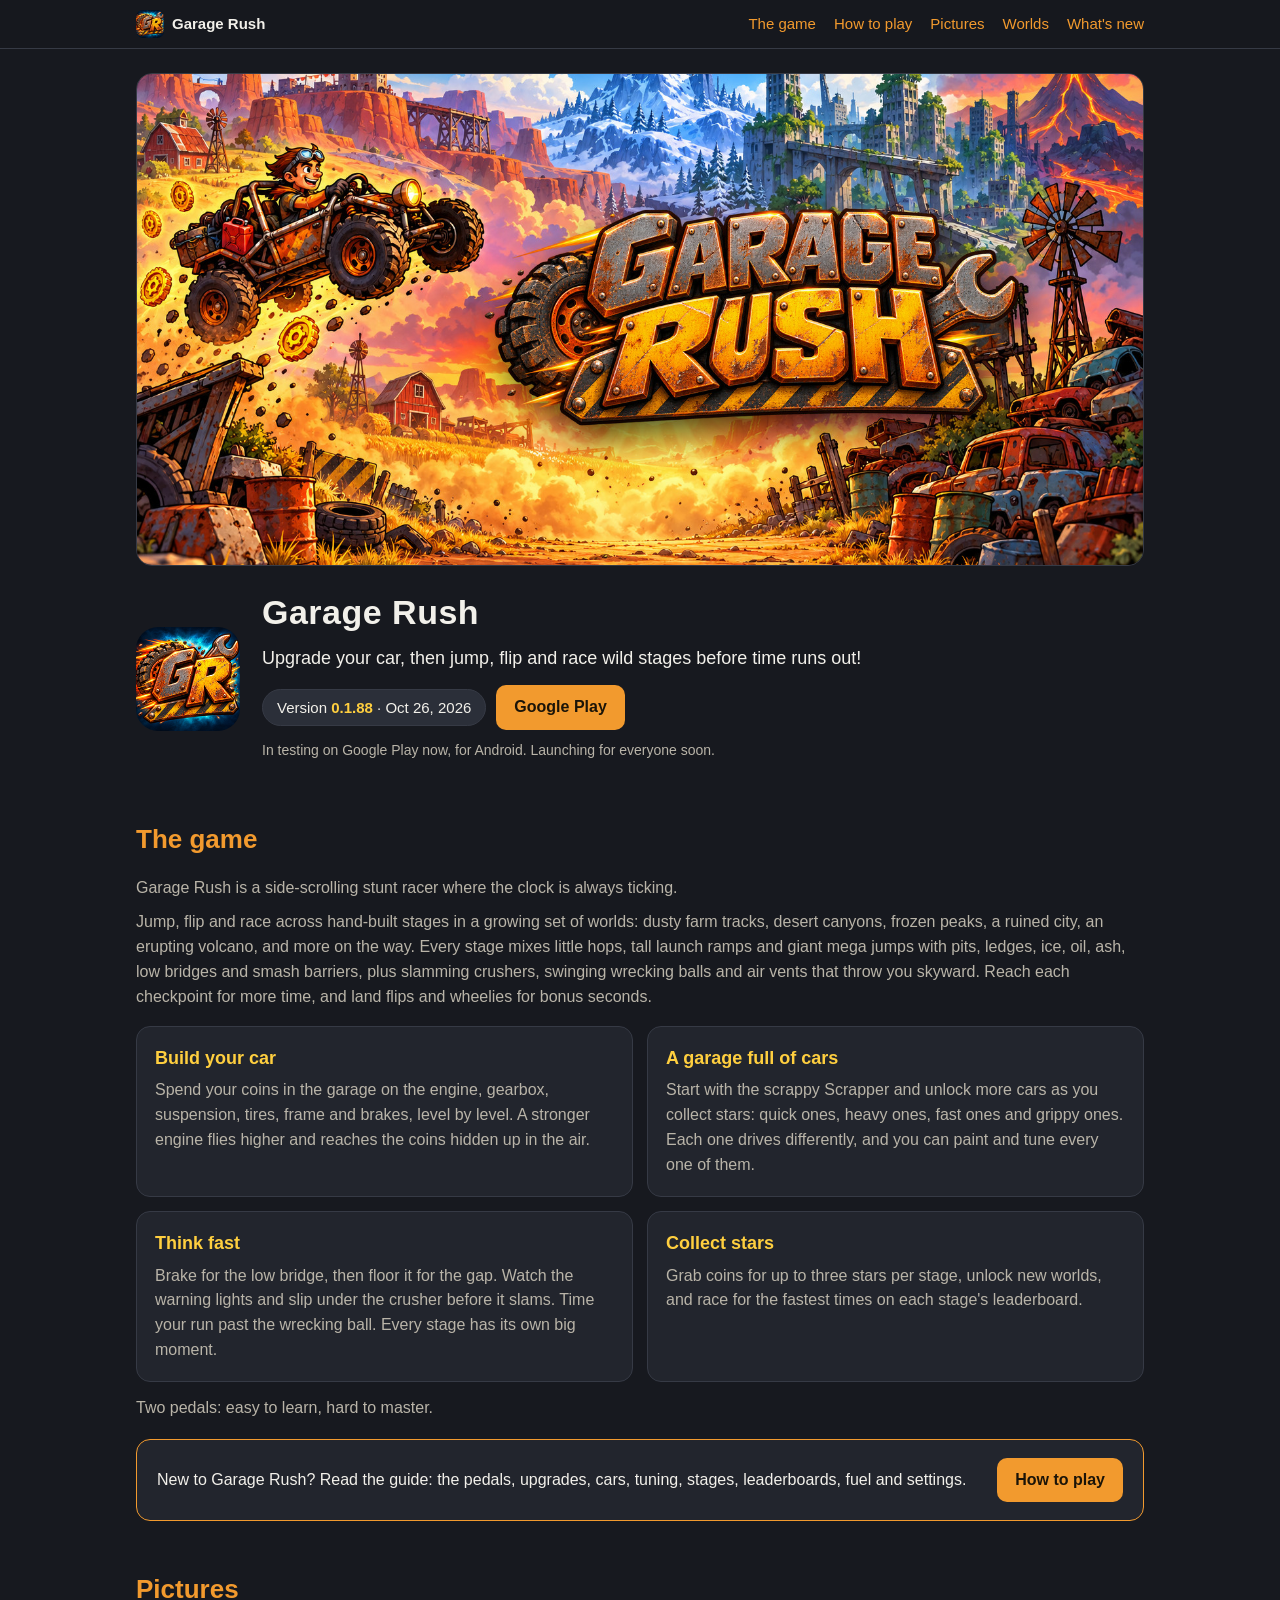
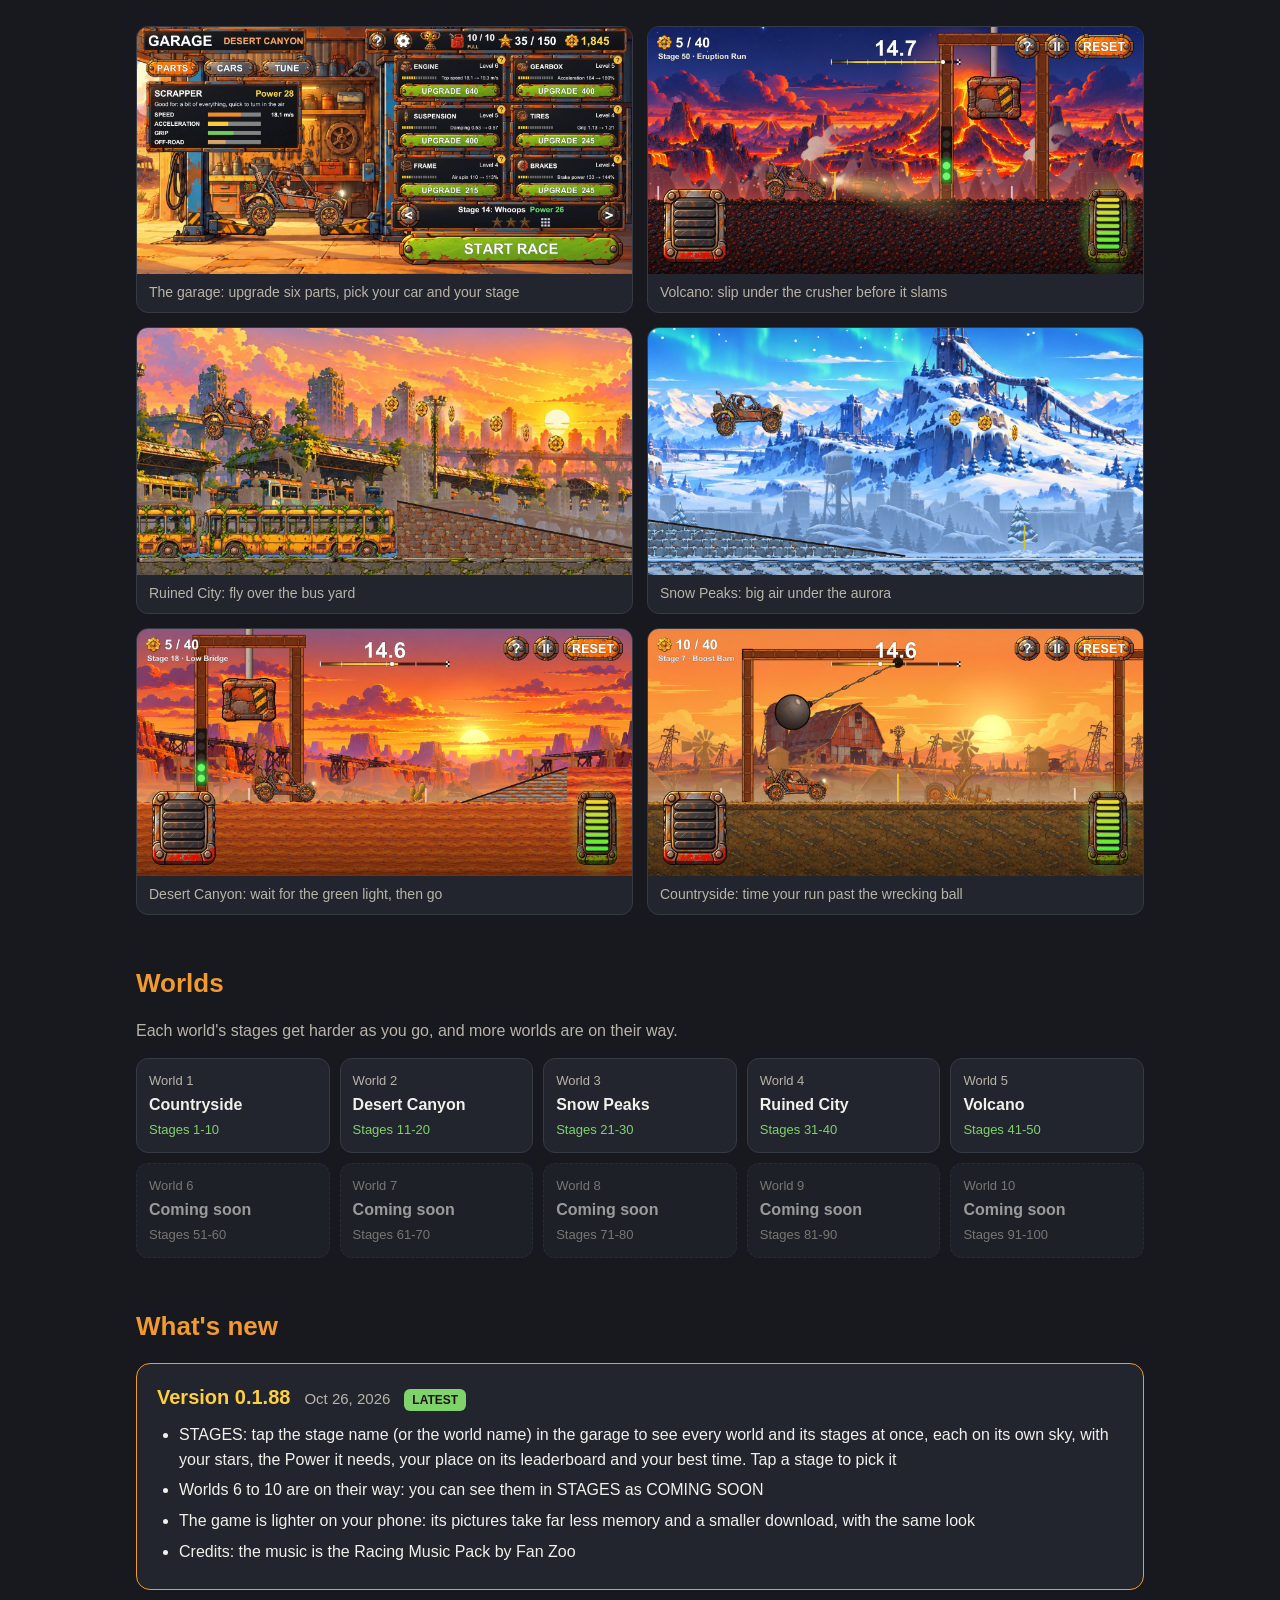
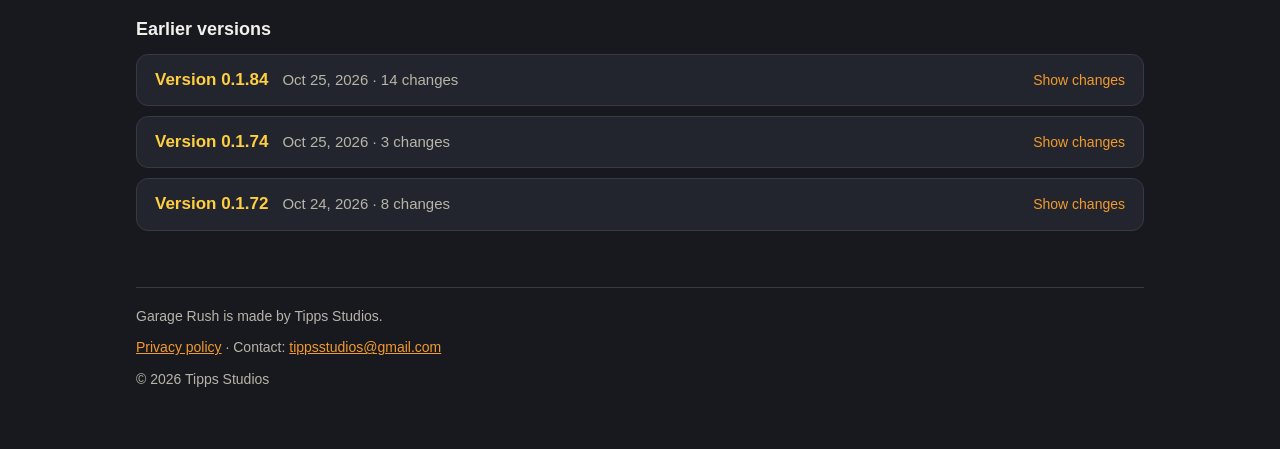
==== commit 8d82acad: "Website: no fixed counts of stages, worlds, levels or cars in the descriptions The game is growing (" ====
--- a/index.html
+++ b/index.html
@@ -4,7 +4,7 @@
 <meta charset="utf-8">
 <meta name="viewport" content="width=device-width, initial-scale=1">
 <title>Garage Rush · Tipps Studios</title>
-<meta name="description" content="Garage Rush by Tipps Studios: a cartoon stunt racer for Android. Jump, flip and race 50 stages in five worlds before the clock runs out. Current version and what's new in every update.">
+<meta name="description" content="Garage Rush by Tipps Studios: a cartoon stunt racer for Android. Jump, flip and race hand-built stages in a growing set of worlds before the clock runs out. Current version and what's new in every update.">
 <link rel="icon" href="img/icon_192.png">
 <link rel="stylesheet" href="style.css">
 </head>
@@ -27,7 +27,7 @@
     <img src="img/icon_192.png" width="104" height="104" alt="Garage Rush icon">
     <div>
       <h1>Garage Rush</h1>
-      <p class="lede">Upgrade your car, then jump, flip and race 50 wild stages before time runs out!</p>
+      <p class="lede">Upgrade your car, then jump, flip and race wild stages before time runs out!</p>
       <div class="row">
         <span class="pill" id="current">Version <b>0.1.88</b> · Oct 26, 2026</span>
         <a class="button" href="https://play.google.com/store/apps/details?id=com.paulbica.garagerush">Google Play</a>
@@ -39,15 +39,15 @@
   <section id="game">
     <h2>The game</h2>
     <p>Garage Rush is a side-scrolling stunt racer where the clock is always ticking.</p>
-    <p>Jump, flip and race across 50 hand-built stages in five worlds: dusty farm tracks, desert canyons, frozen peaks, a ruined city and an erupting volcano. Every stage mixes little hops, tall launch ramps and giant mega jumps with pits, ledges, ice, oil, ash, low bridges and smash barriers, plus slamming crushers, swinging wrecking balls and air vents that throw you skyward. Reach each checkpoint for more time, and land flips and wheelies for bonus seconds.</p>
+    <p>Jump, flip and race across hand-built stages in a growing set of worlds: dusty farm tracks, desert canyons, frozen peaks, a ruined city, an erupting volcano, and more on the way. Every stage mixes little hops, tall launch ramps and giant mega jumps with pits, ledges, ice, oil, ash, low bridges and smash barriers, plus slamming crushers, swinging wrecking balls and air vents that throw you skyward. Reach each checkpoint for more time, and land flips and wheelies for bonus seconds.</p>
     <div class="cards" style="margin-top: 16px;">
       <div class="card">
         <h3>Build your car</h3>
-        <p>Spend your coins in the garage on the engine, gearbox, suspension, tires, frame and brakes, 15 levels each. A stronger engine flies higher and reaches the coins hidden up in the air.</p>
+        <p>Spend your coins in the garage on the engine, gearbox, suspension, tires, frame and brakes, level by level. A stronger engine flies higher and reaches the coins hidden up in the air.</p>
       </div>
       <div class="card">
-        <h3>Five cars</h3>
-        <p>The scrappy starter, the quick Sprinter, the heavy Hauler, the fast Interceptor and the grippy Ice Runner. Each one drives differently, and you can paint and tune it.</p>
+        <h3>A garage full of cars</h3>
+        <p>Start with the scrappy Scrapper and unlock more cars as you collect stars: quick ones, heavy ones, fast ones and grippy ones. Each one drives differently, and you can paint and tune every one of them.</p>
       </div>
       <div class="card">
         <h3>Think fast</h3>
@@ -79,7 +79,7 @@
 
   <section id="worlds">
     <h2>Worlds</h2>
-    <p>Ten stages in each world, harder as you go. Five more worlds are on their way.</p>
+    <p>Each world's stages get harder as you go, and more worlds are on their way.</p>
     <div class="worlds" style="margin-top: 14px;">
       <div class="world"><div class="n">World 1</div><div class="name">Countryside</div><div class="stages">Stages 1-10</div></div>
       <div class="world"><div class="n">World 2</div><div class="name">Desert Canyon</div><div class="stages">Stages 11-20</div></div>
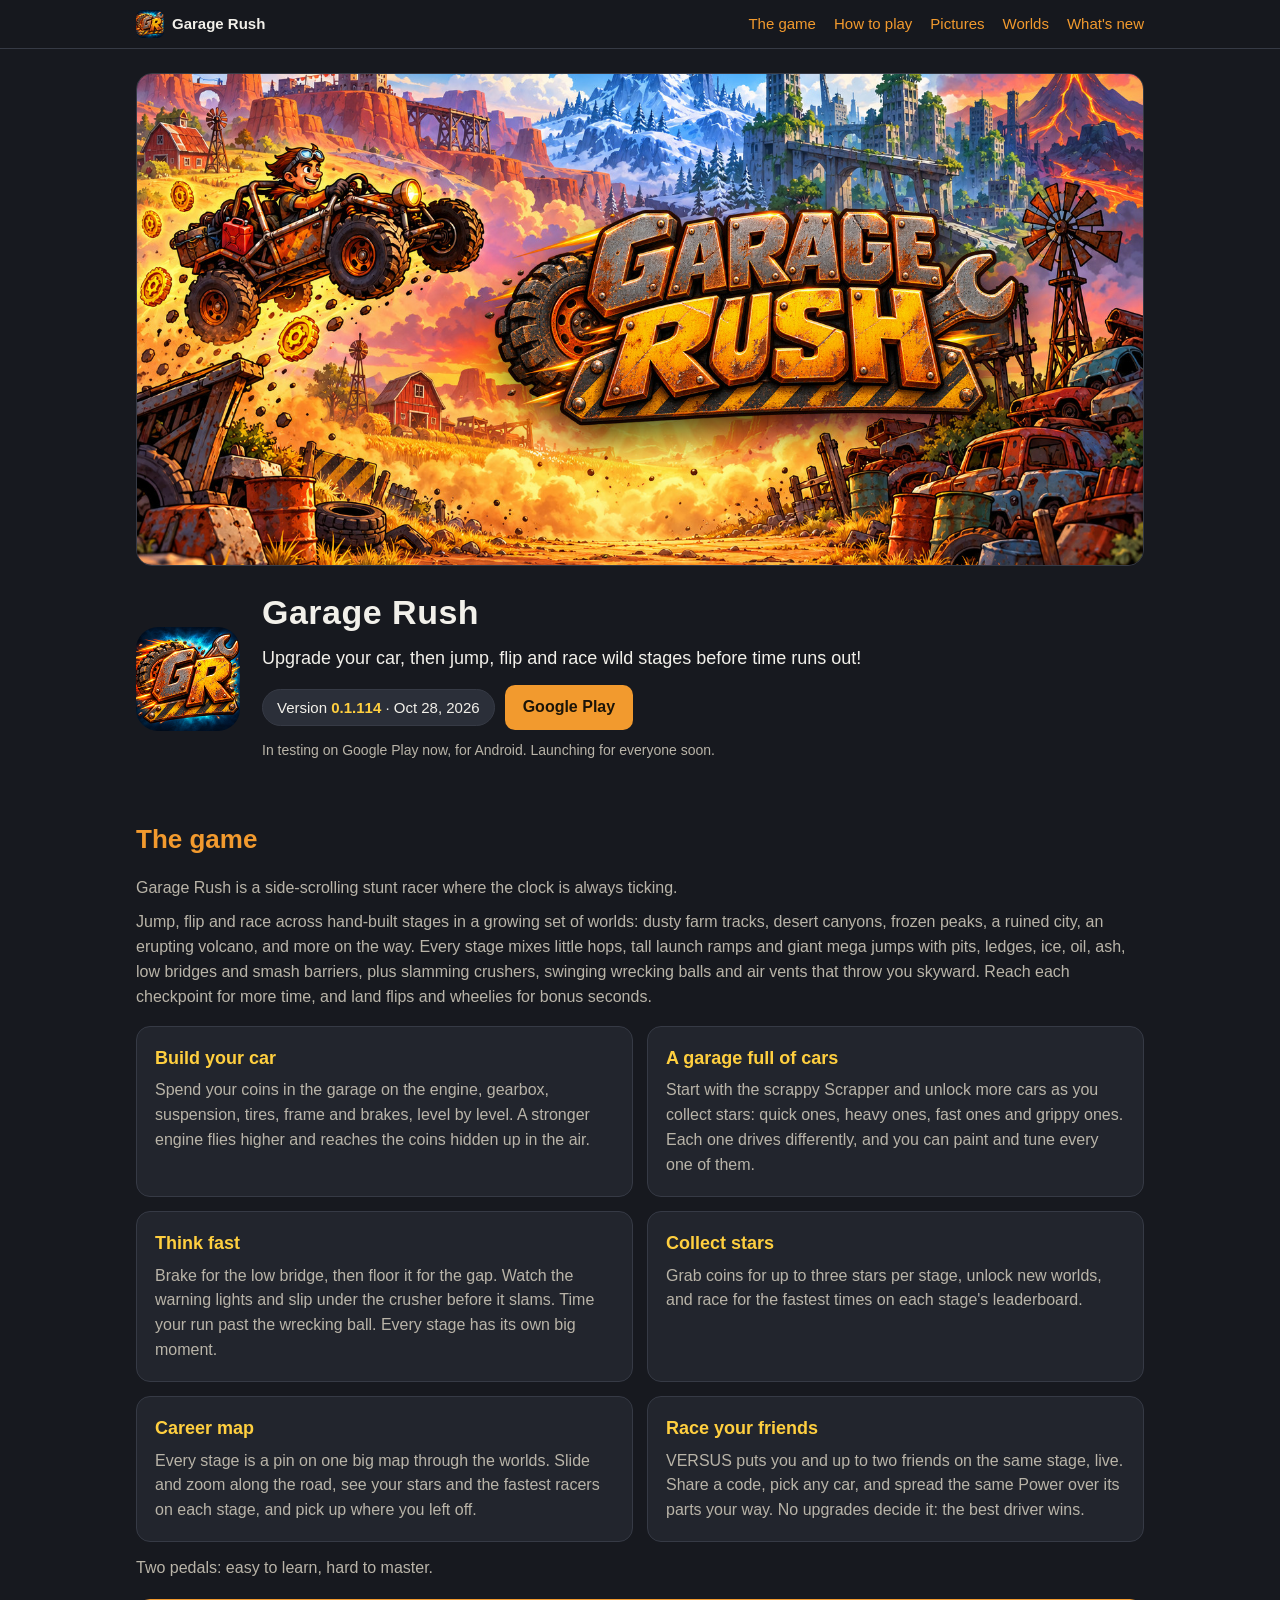
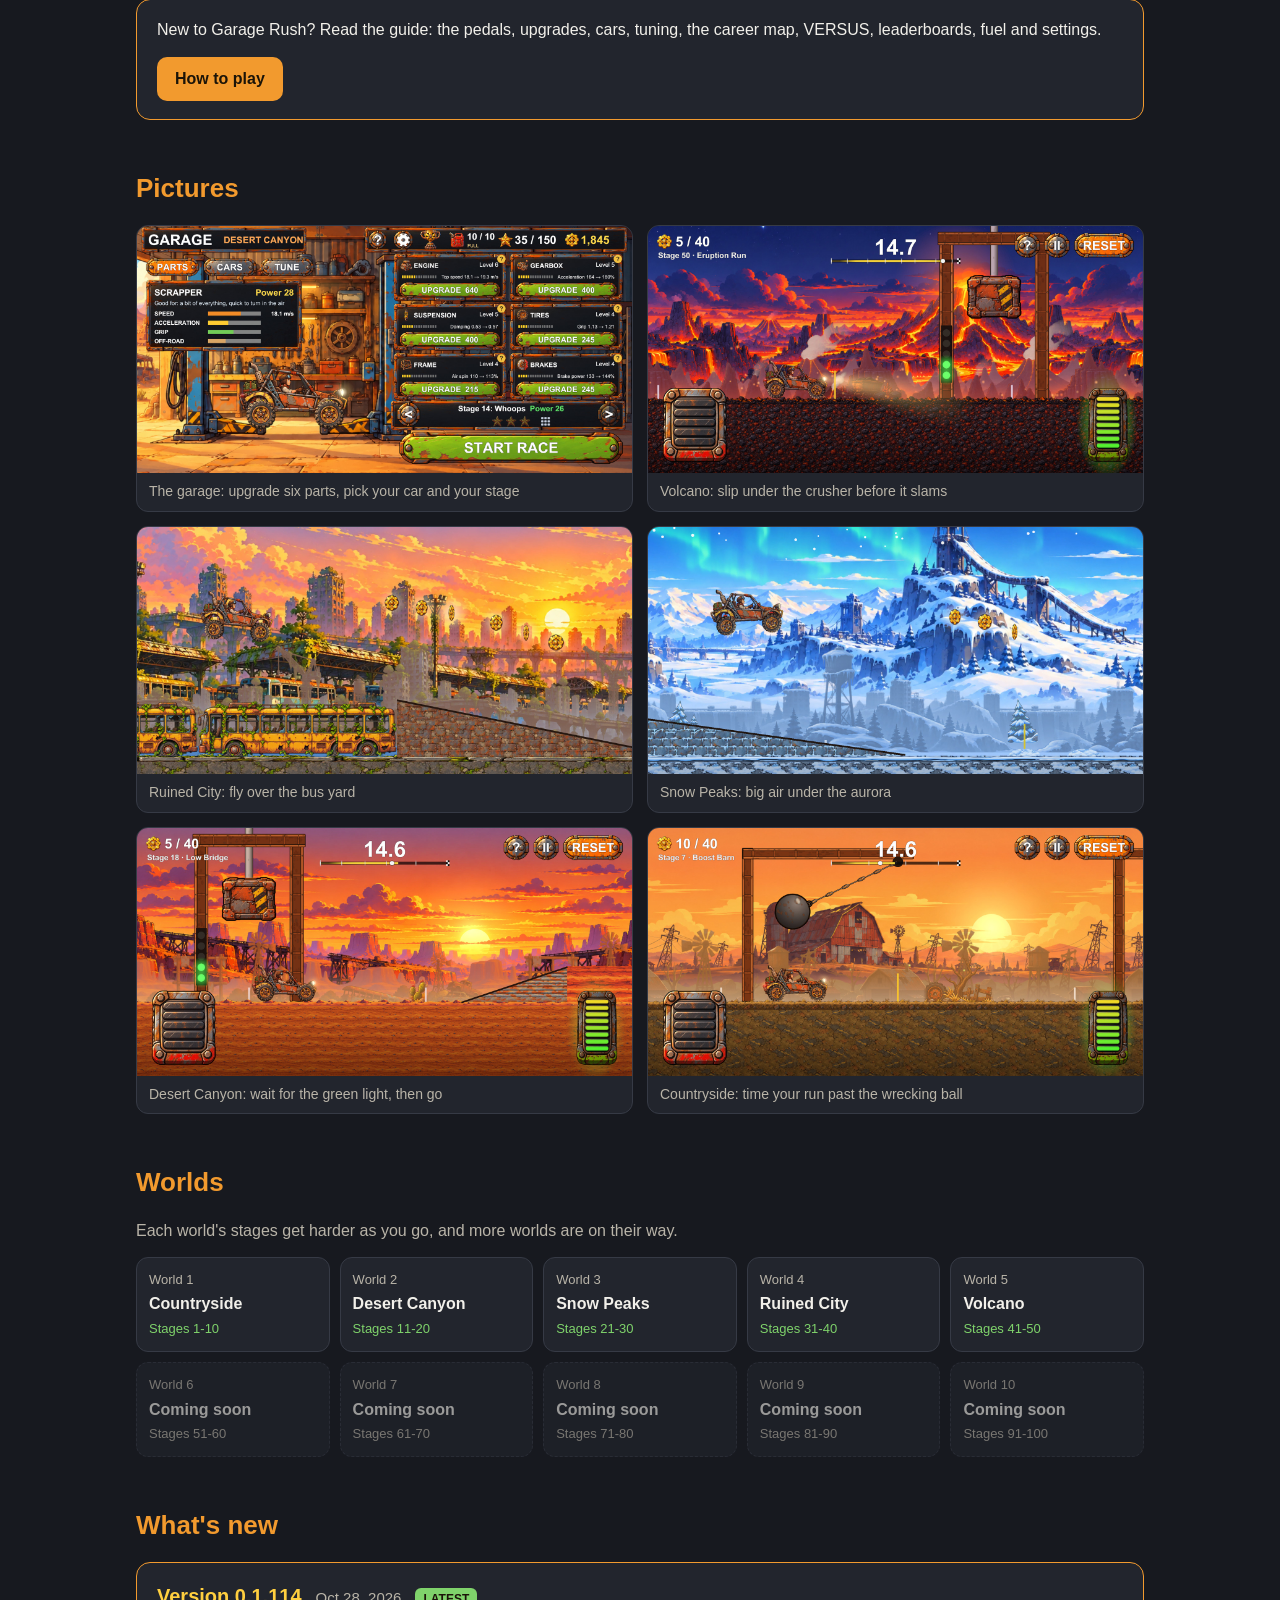
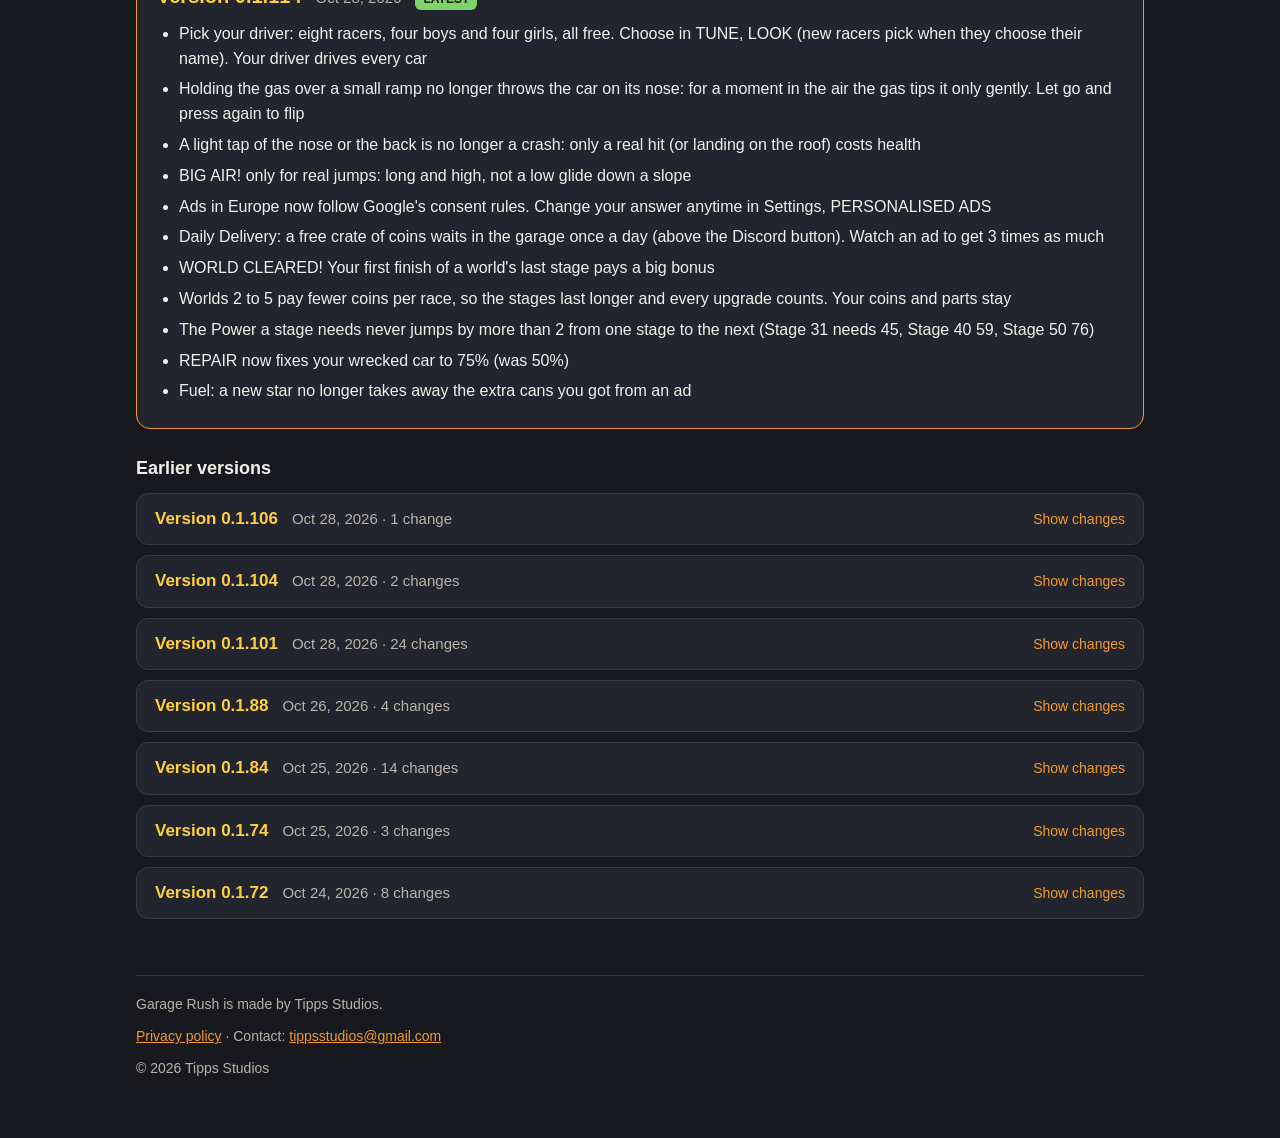
==== commit bf1b2089: "How to play + home: CAREER map, VERSUS (race friends, same Power, SETUP), RACE button, settings race" ====
--- a/index.html
+++ b/index.html
@@ -57,10 +57,18 @@
         <h3>Collect stars</h3>
         <p>Grab coins for up to three stars per stage, unlock new worlds, and race for the fastest times on each stage's leaderboard.</p>
       </div>
+      <div class="card">
+        <h3>Career map</h3>
+        <p>Every stage is a pin on one big map through the worlds. Slide and zoom along the road, see your stars and the fastest racers on each stage, and pick up where you left off.</p>
+      </div>
+      <div class="card">
+        <h3>Race your friends</h3>
+        <p>VERSUS puts you and up to two friends on the same stage, live. Share a code, pick any car, and spread the same Power over its parts your way. No upgrades decide it: the best driver wins.</p>
+      </div>
     </div>
     <p style="margin-top: 14px;">Two pedals: easy to learn, hard to master.</p>
     <div class="cta">
-      <p>New to Garage Rush? Read the guide: the pedals, upgrades, cars, tuning, stages, leaderboards, fuel and settings.</p>
+      <p>New to Garage Rush? Read the guide: the pedals, upgrades, cars, tuning, the career map, VERSUS, leaderboards, fuel and settings.</p>
       <a class="button" href="guide.html">How to play</a>
     </div>
   </section>
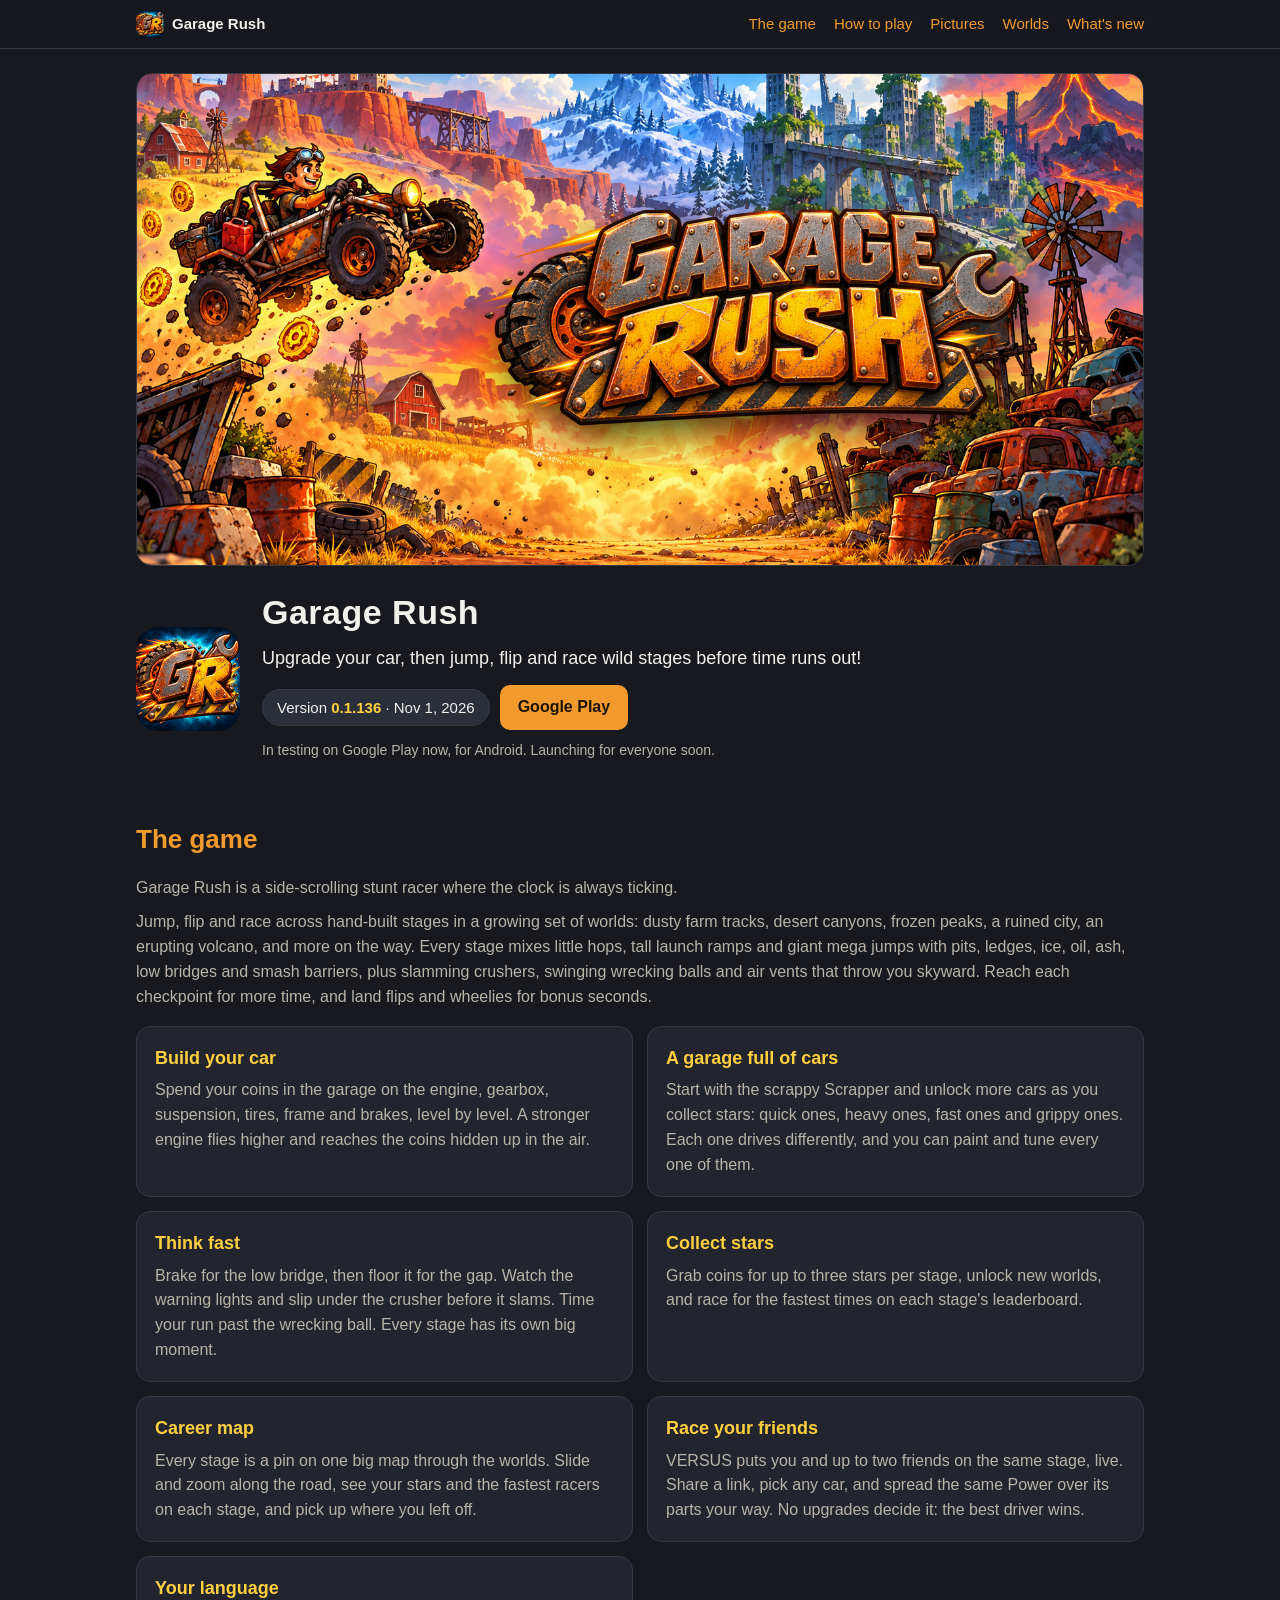
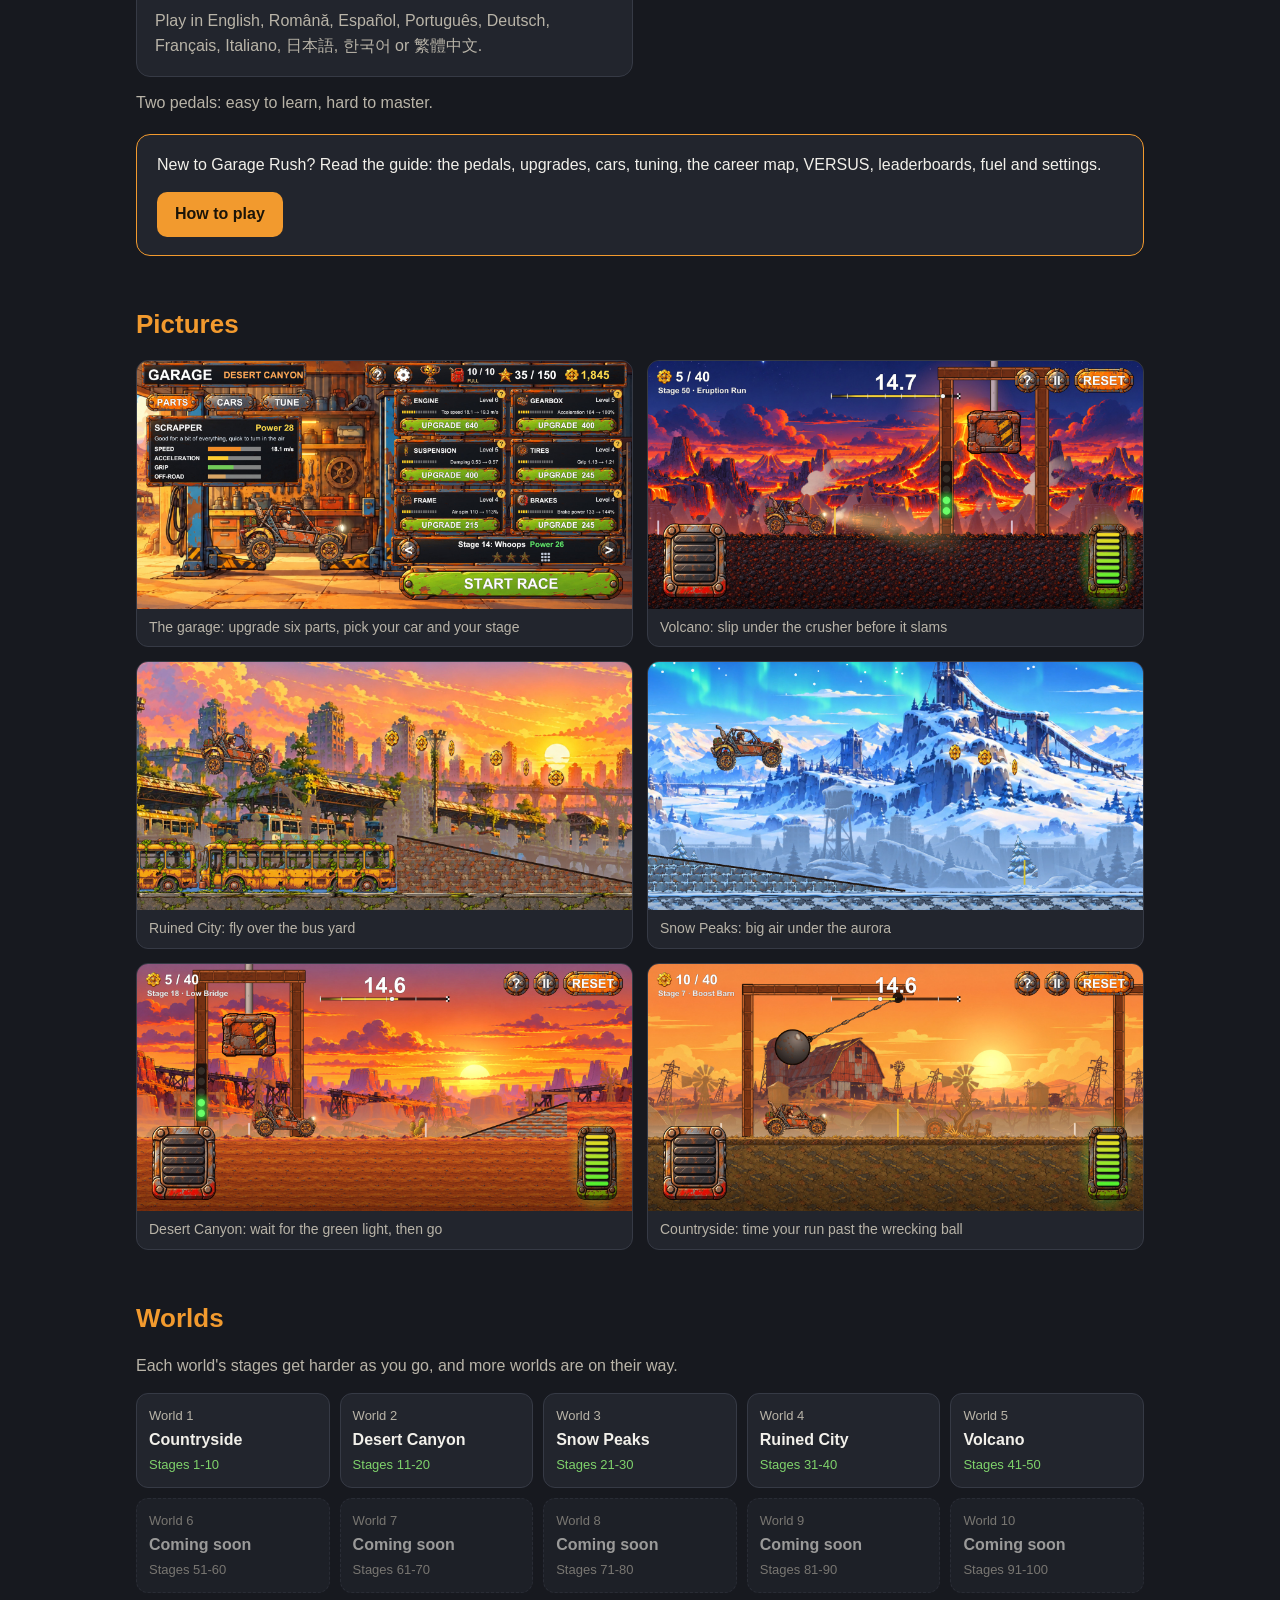
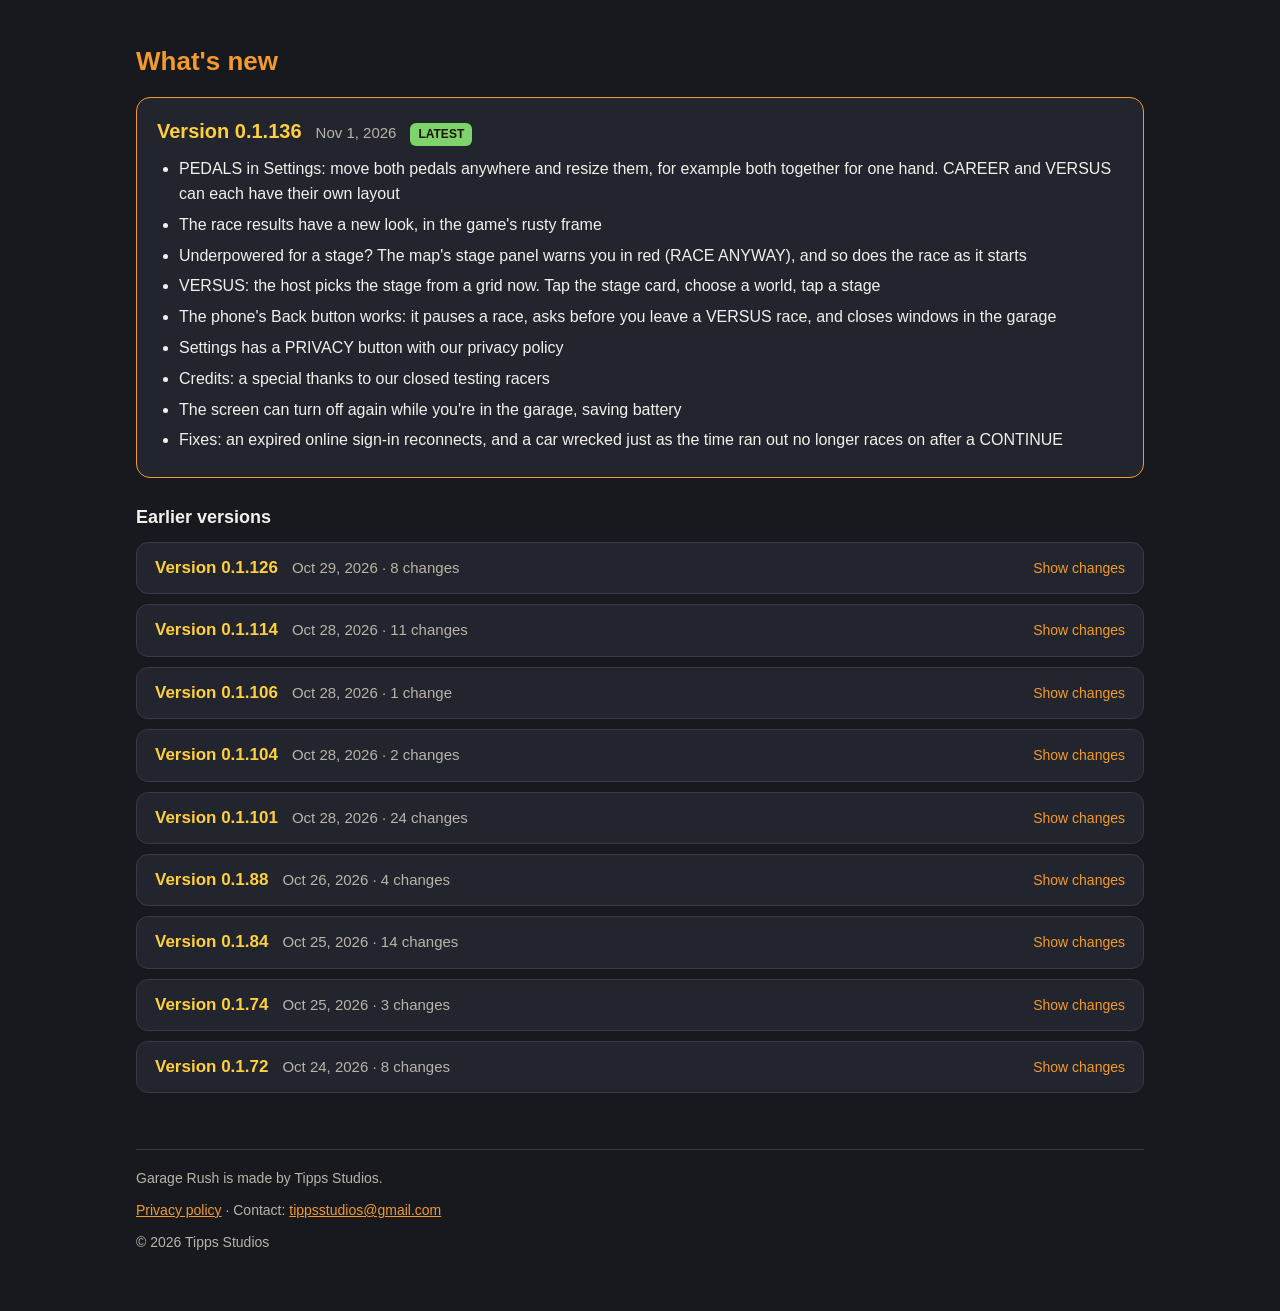
==== commit f62a72ef: "VERSUS join links (join.html opens the game in the lobby), languages on the home page and in the gui" ====
--- a/index.html
+++ b/index.html
@@ -63,7 +63,11 @@
       </div>
       <div class="card">
         <h3>Race your friends</h3>
-        <p>VERSUS puts you and up to two friends on the same stage, live. Share a code, pick any car, and spread the same Power over its parts your way. No upgrades decide it: the best driver wins.</p>
+        <p>VERSUS puts you and up to two friends on the same stage, live. Share a link, pick any car, and spread the same Power over its parts your way. No upgrades decide it: the best driver wins.</p>
+      </div>
+      <div class="card">
+        <h3>Your language</h3>
+        <p>Play in English, Română, Español, Português, Deutsch, Français, Italiano, 日本語, 한국어 or 繁體中文.</p>
       </div>
     </div>
     <p style="margin-top: 14px;">Two pedals: easy to learn, hard to master.</p>
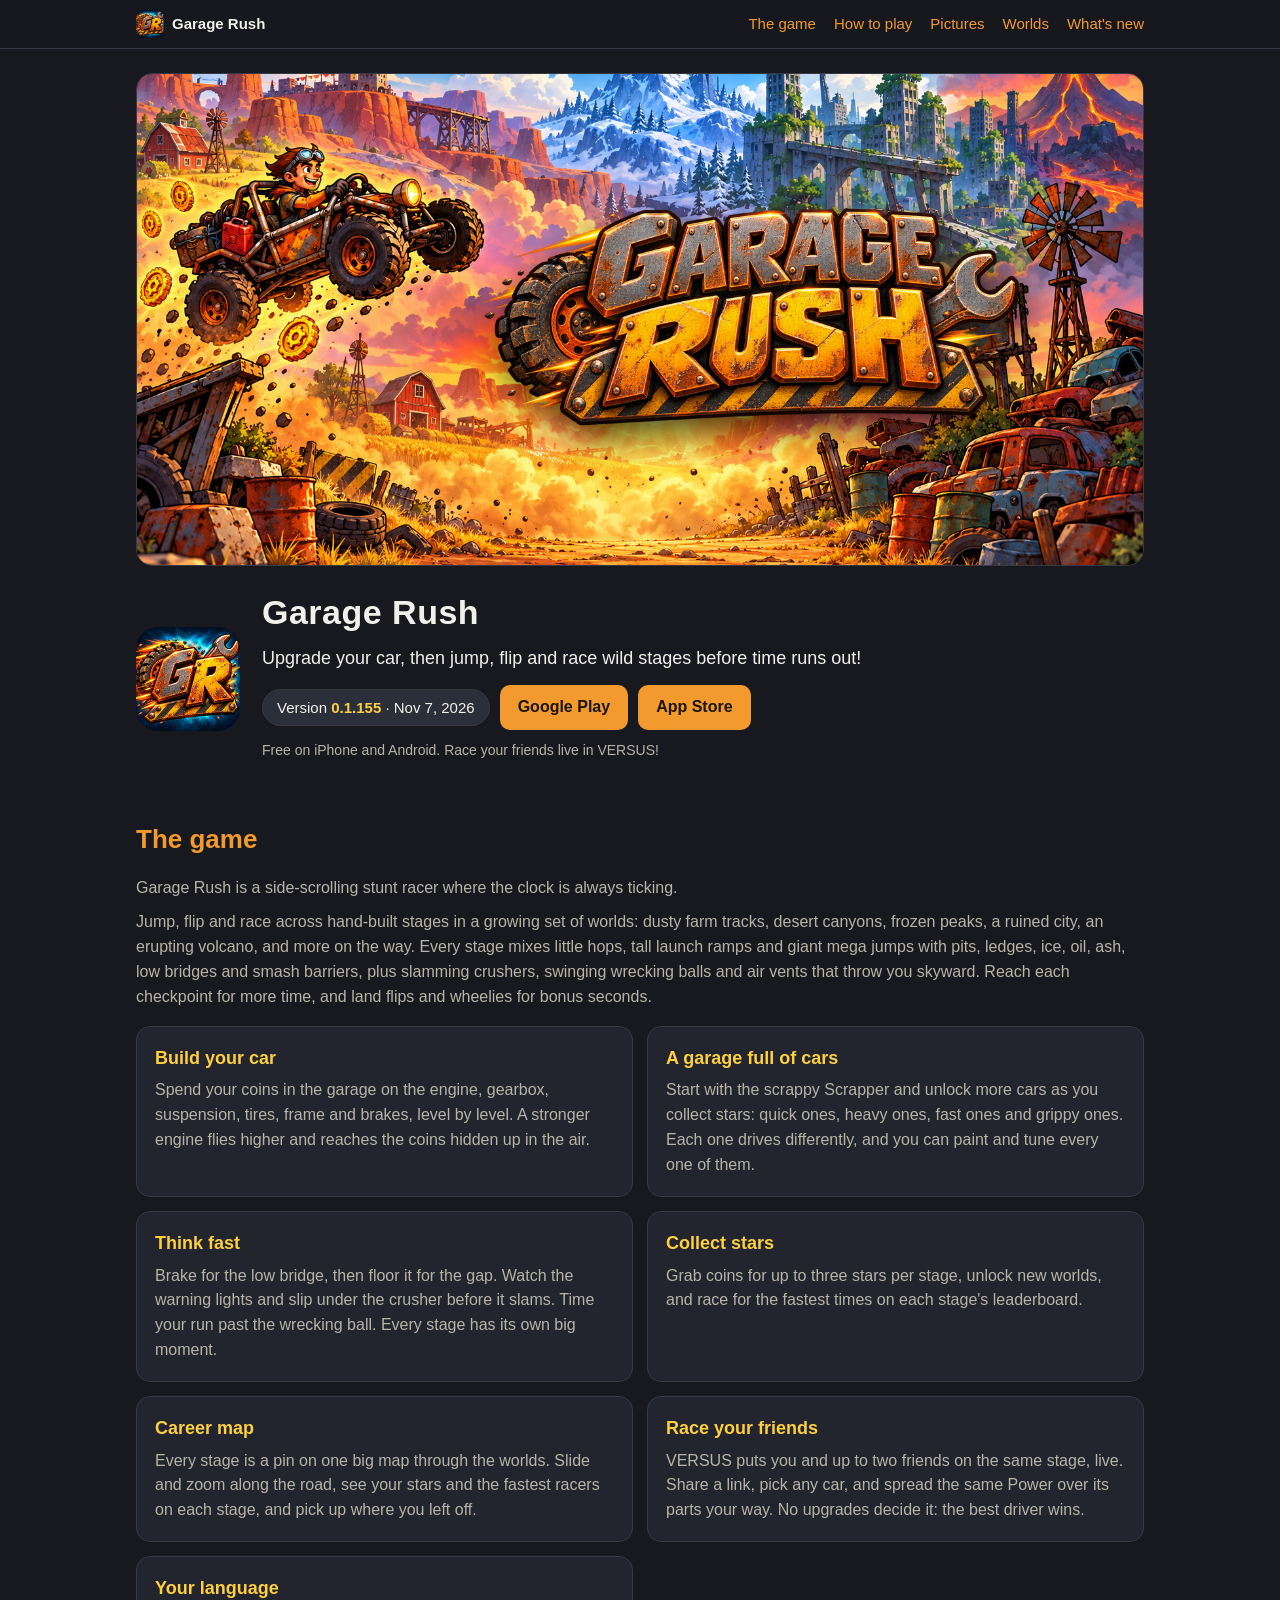
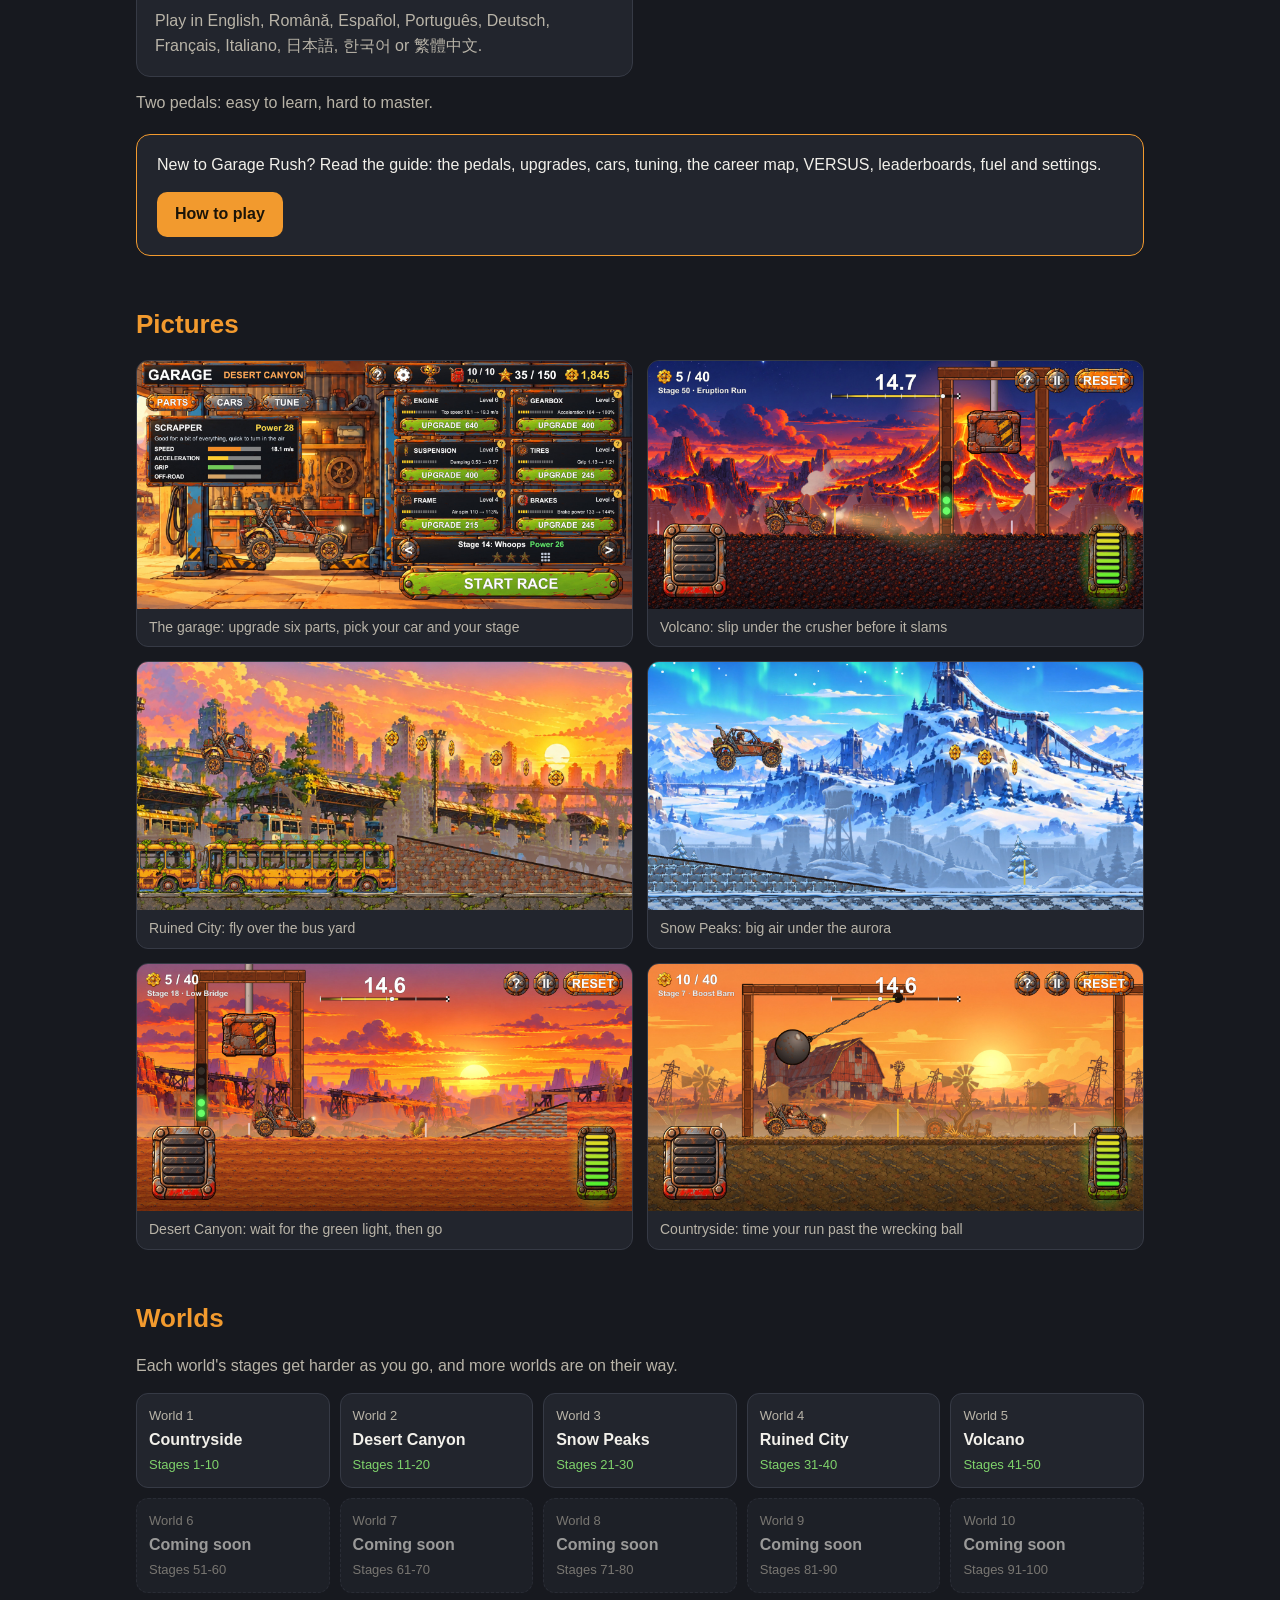
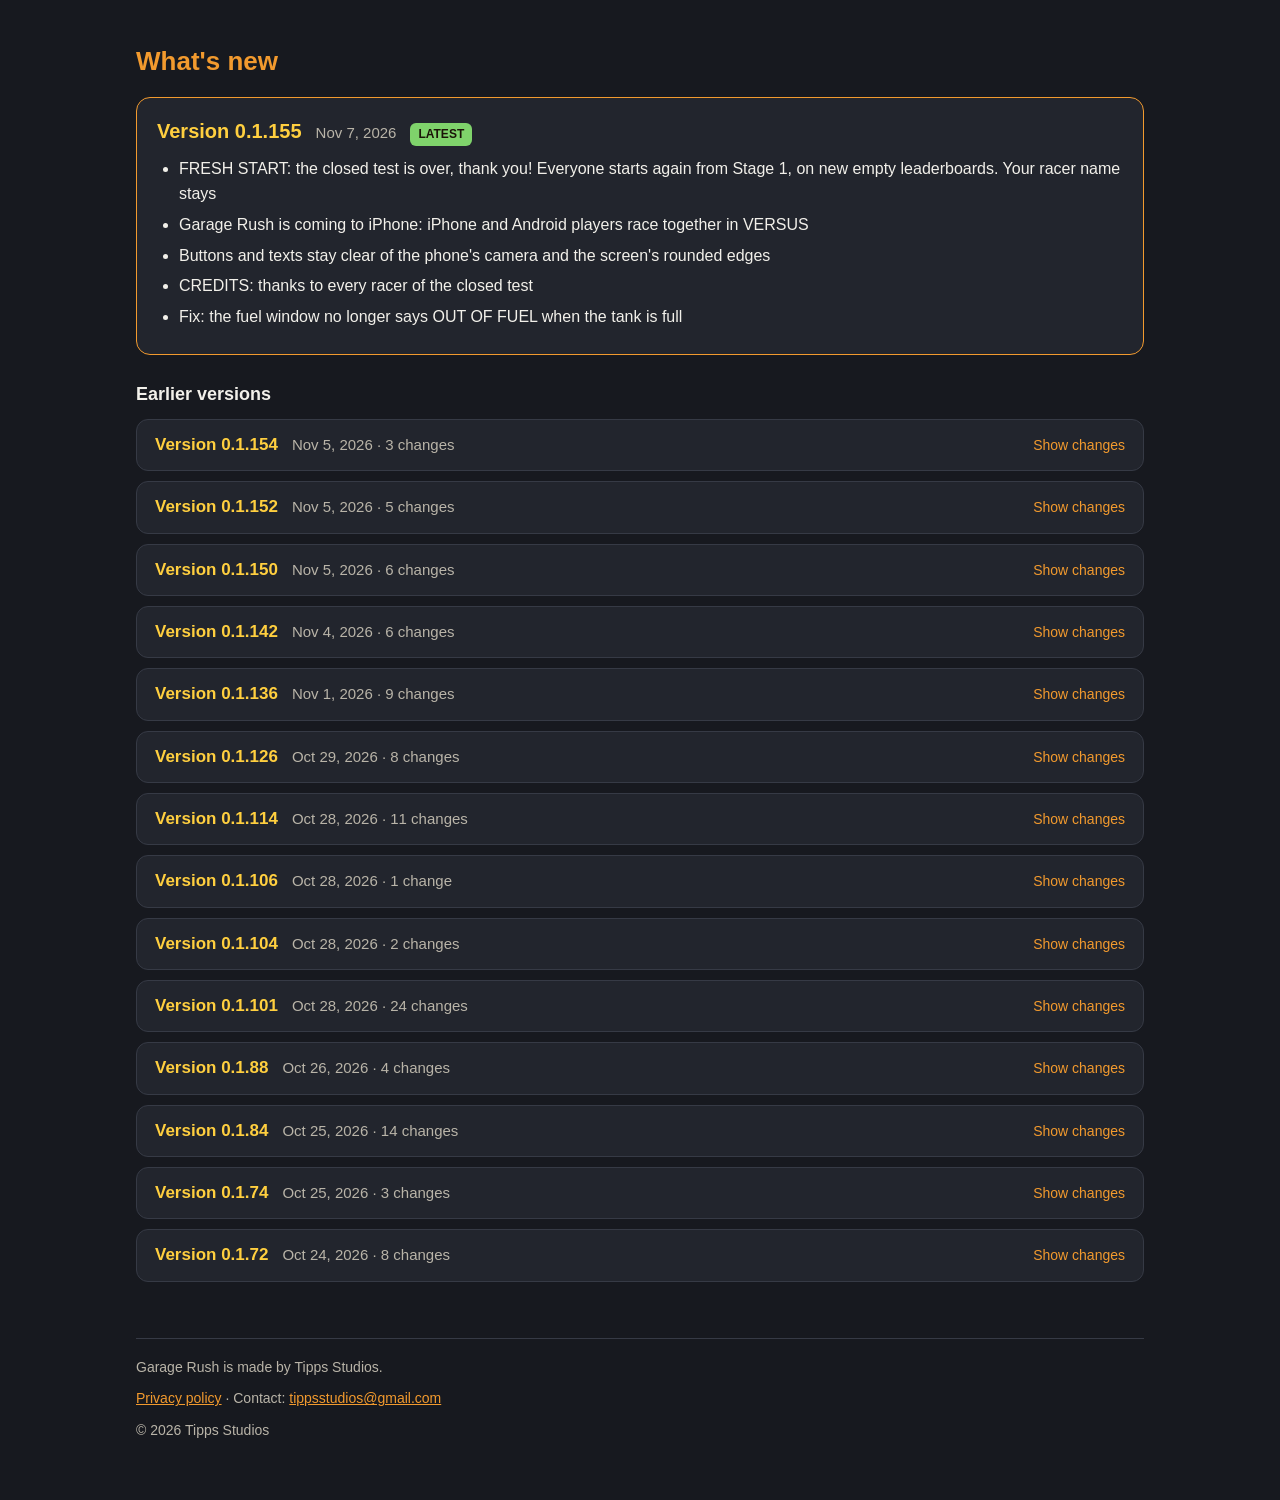
==== commit 4fa452a3: "Launch: App Store links next to Google Play (home, guide, join page) Co-Authored-By: Claude Opus 5.5" ====
--- a/index.html
+++ b/index.html
@@ -31,8 +31,9 @@
       <div class="row">
         <span class="pill" id="current">Version <b>0.1.88</b> · Oct 26, 2026</span>
         <a class="button" href="https://play.google.com/store/apps/details?id=com.paulbica.garagerush">Google Play</a>
+        <a class="button" href="https://apps.apple.com/app/id6831582047">App Store</a>
       </div>
-      <p class="note" style="margin-top: 10px;">In testing on Google Play now, for Android. Launching for everyone soon.</p>
+      <p class="note" style="margin-top: 10px;">Free on iPhone and Android. Race your friends live in VERSUS!</p>
     </div>
   </div>
 
